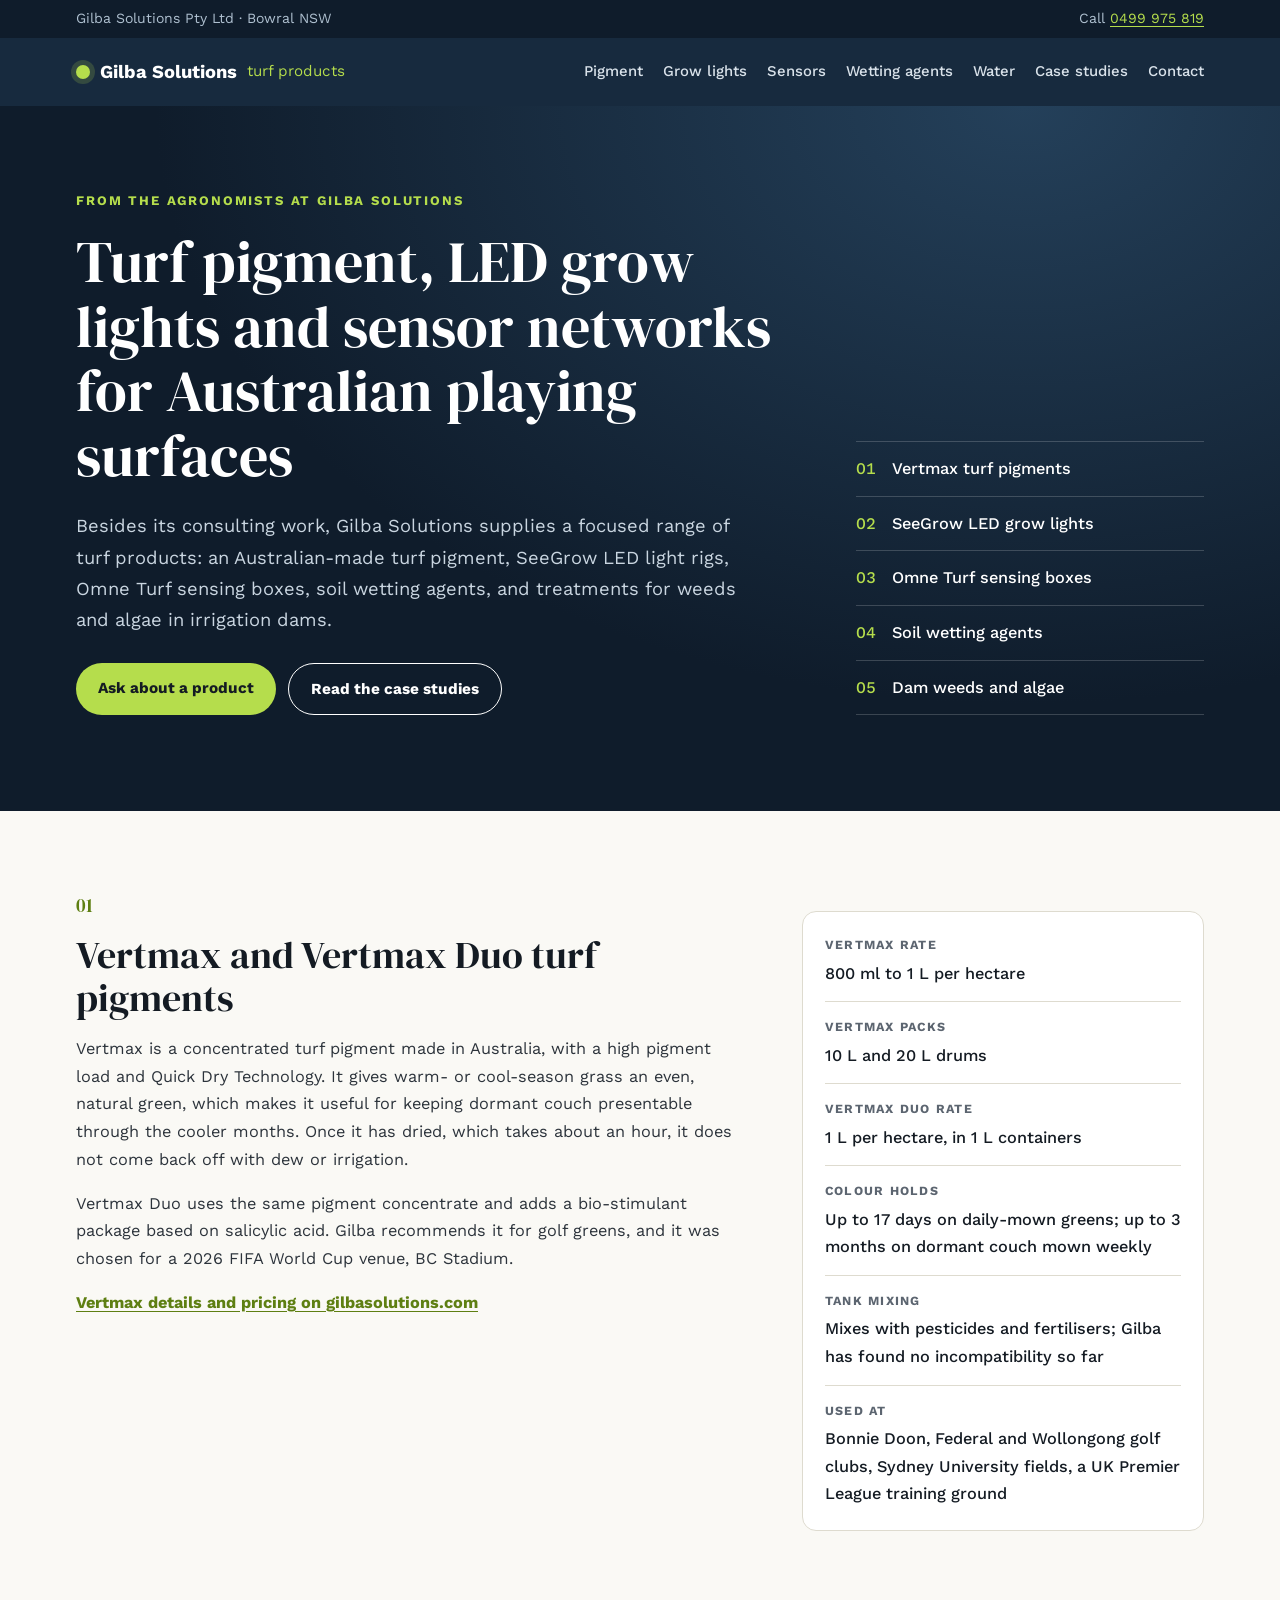
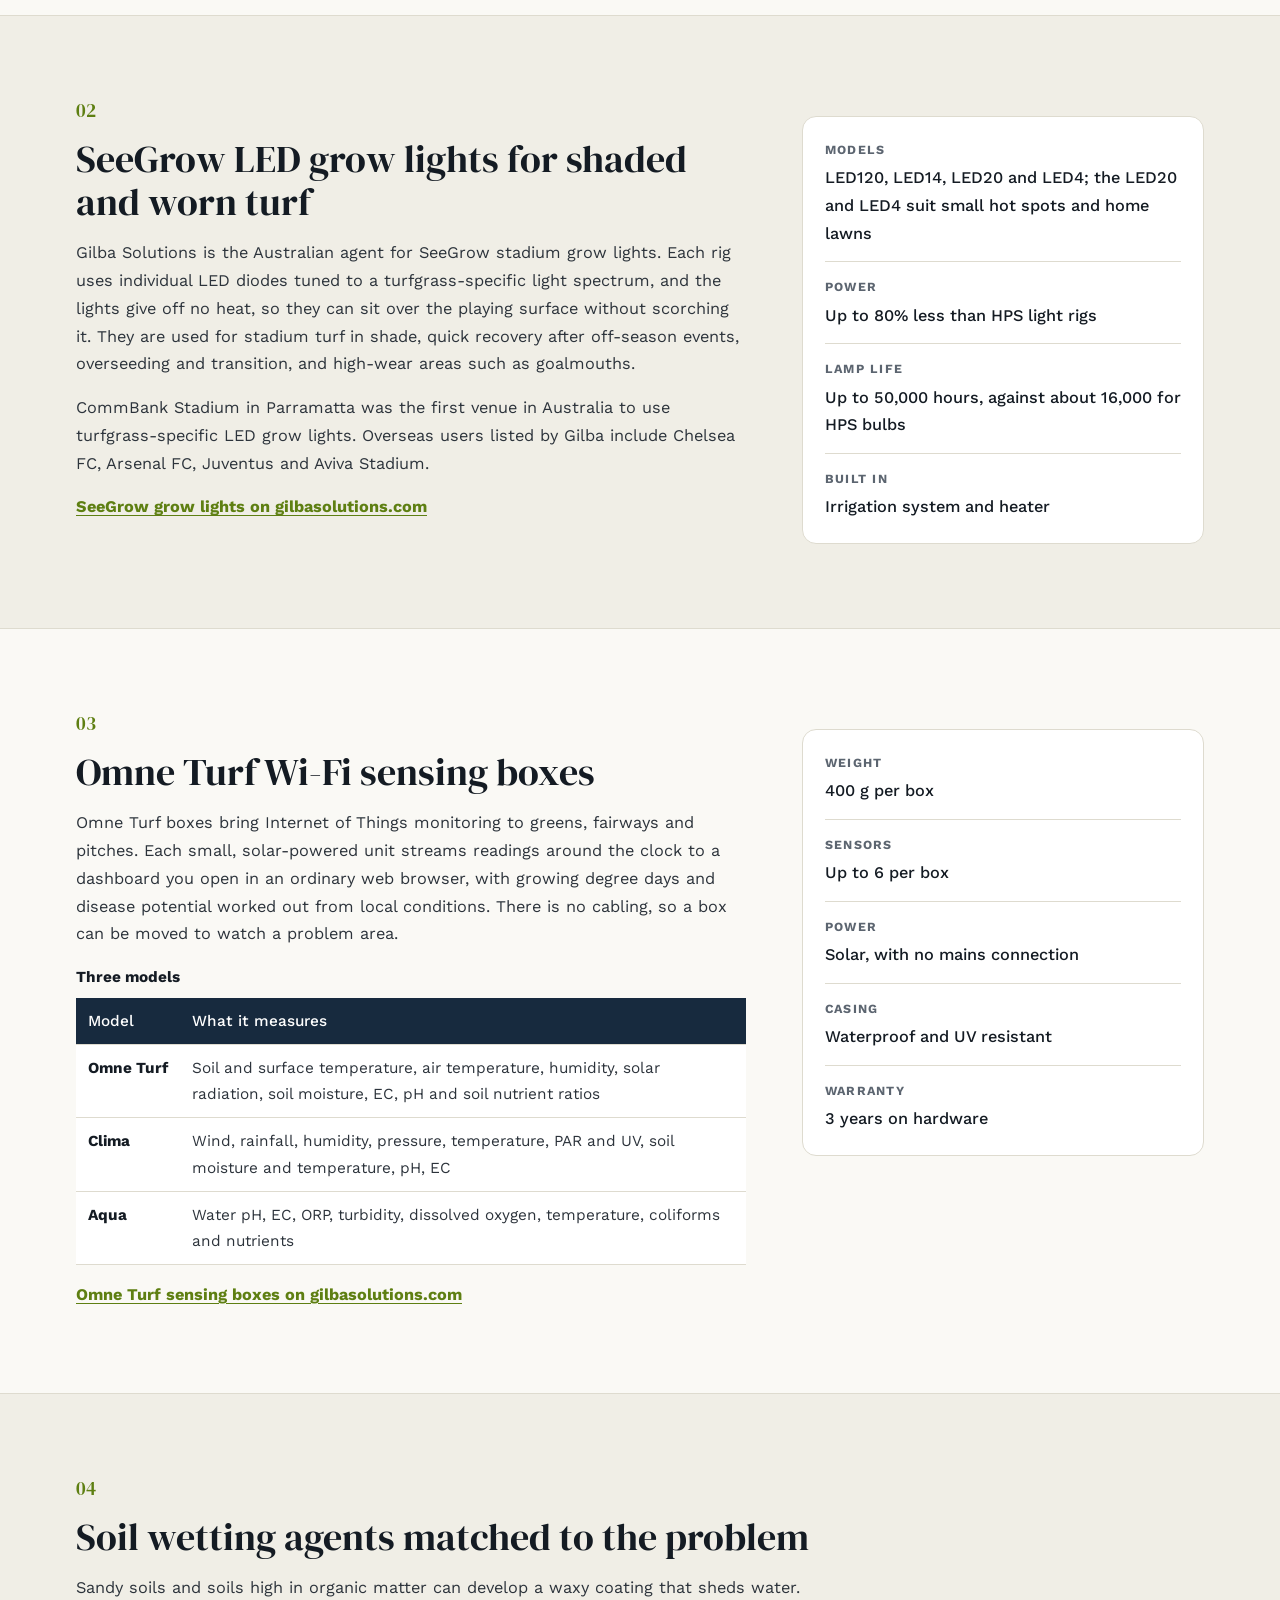
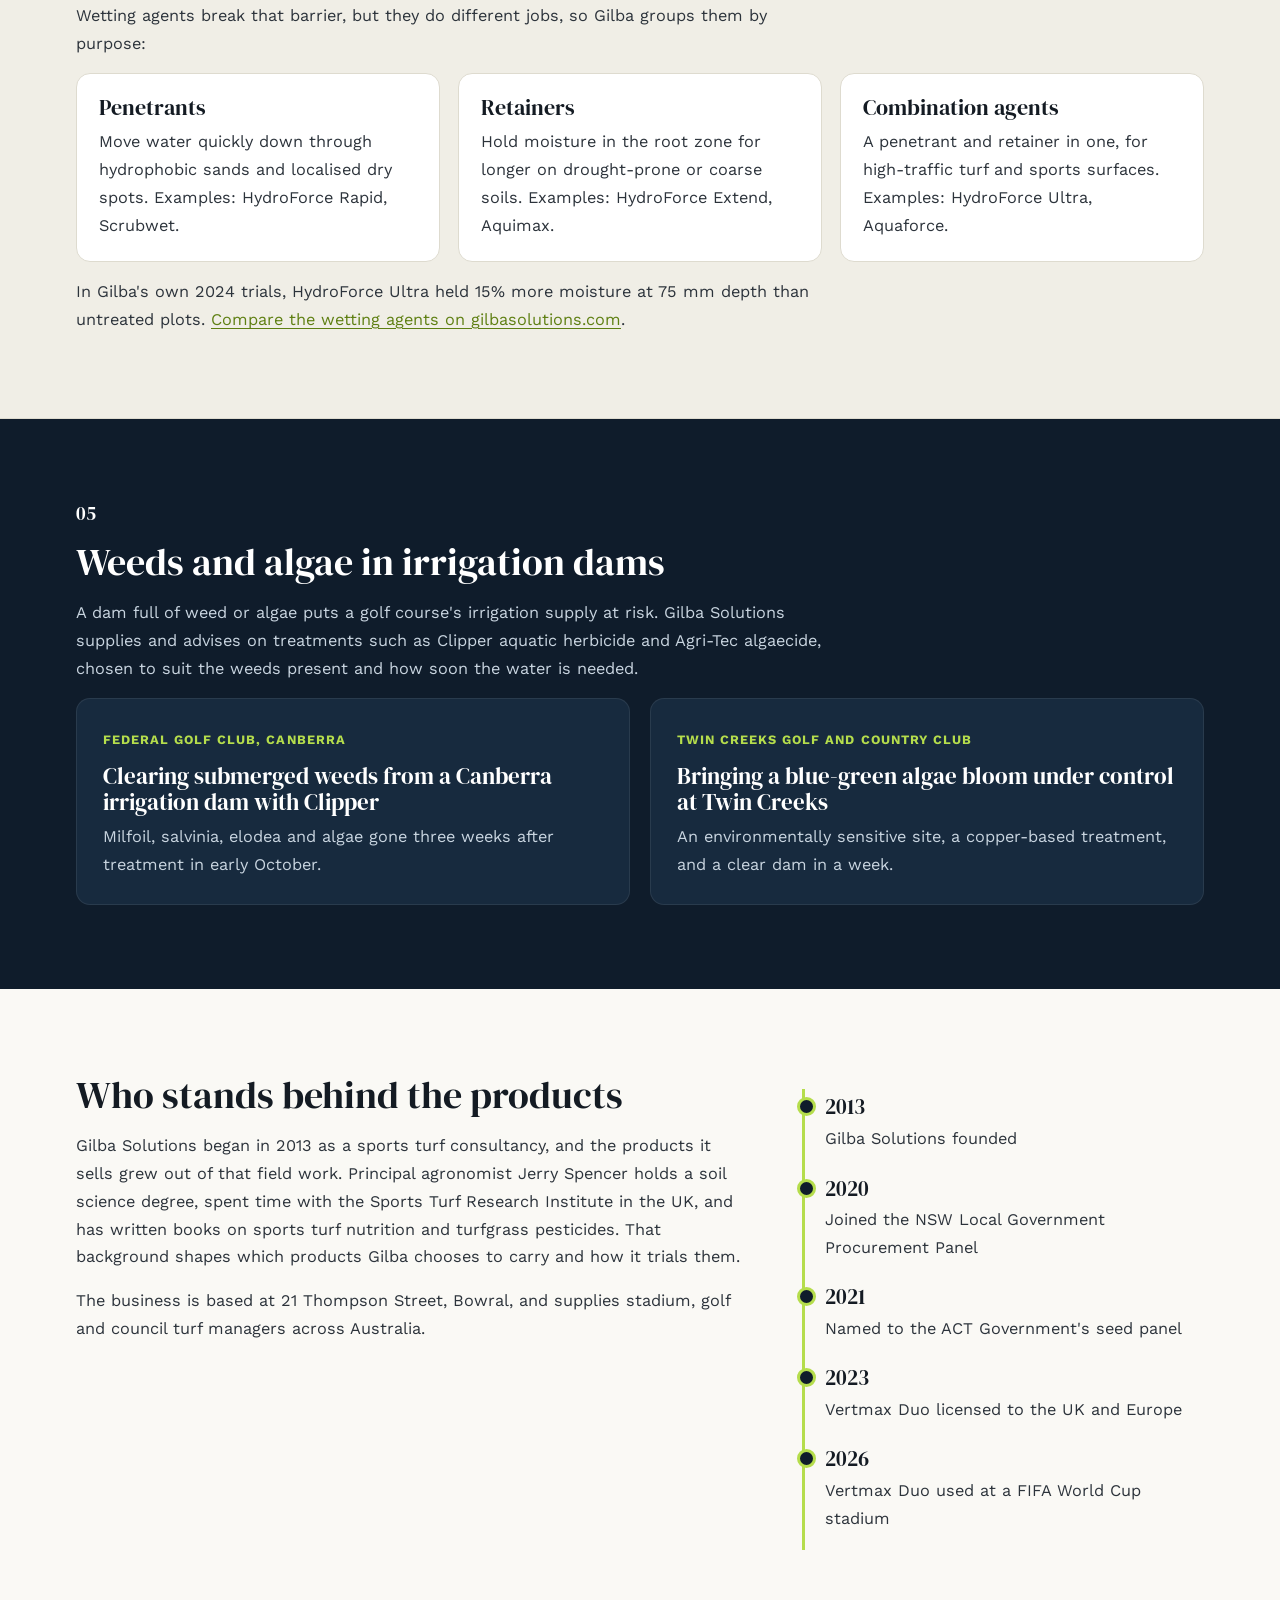
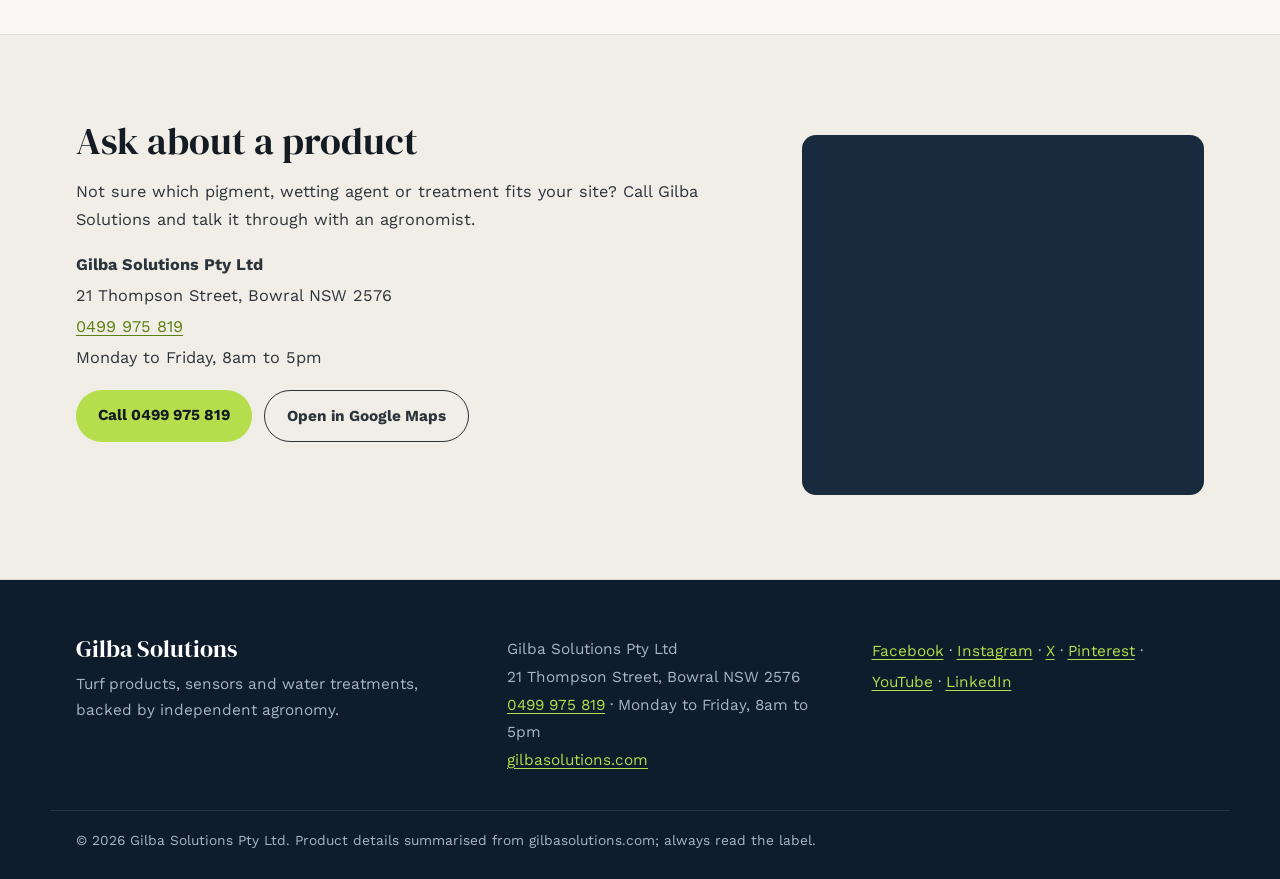
==== index.html @ 030ae75c "feat: Add Gilba Solutions turf products site with case studies" ====
<!DOCTYPE html>
<html lang="en-AU">
<head>
  <meta charset="UTF-8">
  <meta name="viewport" content="width=device-width, initial-scale=1.0">
  <title>Gilba Solutions | Turf Pigment, Grow Lights &amp; Turf Sensors in Bowral NSW</title>
  <meta name="description" content="Bowral NSW supplier of Vertmax turf pigment, SeeGrow LED grow lights, Omne Turf sensing boxes, soil wetting agents and treatments for weeds and algae in dams.">
  <link rel="canonical" href="https://gilbasolutions.pages.dev/">
  <meta name="robots" content="index, follow">
  <meta property="og:type" content="website">
  <meta property="og:site_name" content="Gilba Solutions">
  <meta property="og:title" content="Gilba Solutions | Turf Pigment, Grow Lights &amp; Turf Sensors in Bowral NSW">
  <meta property="og:description" content="Bowral NSW supplier of Vertmax turf pigment, SeeGrow LED grow lights, Omne Turf sensing boxes, soil wetting agents and treatments for weeds and algae in dams.">
  <meta property="og:url" content="https://gilbasolutions.pages.dev/">
  <meta property="og:locale" content="en_AU">
  <meta property="og:image" content="https://gilbasolutions.pages.dev/assets/img/og-card.png">
  <meta property="og:image:width" content="1200">
  <meta property="og:image:height" content="630">
  <meta property="og:image:alt" content="Gilba Solutions: turf pigment, LED grow lights and turf sensors, Bowral NSW">
  <meta name="twitter:card" content="summary_large_image">
  <link rel="icon" href="assets/img/favicon.svg" type="image/svg+xml">
  <link rel="preconnect" href="https://fonts.googleapis.com">
  <link rel="preconnect" href="https://fonts.gstatic.com" crossorigin>
  <link href="https://fonts.googleapis.com/css2?family=DM+Serif+Display&family=Work+Sans:wght@400;500;700&display=swap" rel="stylesheet">
  <link rel="stylesheet" href="assets/css/styles.css">
  <script type="application/ld+json">
{
  "@context": "https://schema.org",
  "@type": "ProfessionalService",
  "name": "Gilba Solutions",
  "legalName": "Gilba Solutions Pty Ltd",
  "url": "https://gilbasolutions.pages.dev/",
  "description": "Bowral NSW supplier of Vertmax turf pigment, SeeGrow LED grow lights, Omne Turf sensing boxes, soil wetting agents and treatments for weeds and algae in dams.",
  "telephone": "+61499975819",
  "address": {
    "@type": "PostalAddress",
    "streetAddress": "21 Thompson Street",
    "addressLocality": "Bowral",
    "addressRegion": "NSW",
    "postalCode": "2576",
    "addressCountry": "AU"
  },
  "openingHoursSpecification": [
    {
      "@type": "OpeningHoursSpecification",
      "dayOfWeek": [
        "Monday",
        "Tuesday",
        "Wednesday",
        "Thursday",
        "Friday"
      ],
      "opens": "08:00",
      "closes": "17:00"
    }
  ],
  "foundingDate": "2013",
  "founder": {
    "@type": "Person",
    "name": "Jerry Spencer"
  },
  "sameAs": [
    "https://gilbasolutions.com/",
    "https://www.facebook.com/Gilbasolutions",
    "https://www.instagram.com/gilbasolutions/",
    "https://www.twitter.com/Gilbasolutions",
    "https://www.pinterest.com.au/Gilbasolutions/",
    "https://www.youtube.com/channel/UC0HJqSjMHRxONLxNGFmuLrg",
    "https://www.linkedin.com/in/jerry-spencer-6a2b8148/"
  ]
}
  </script>
</head>
<body>
  <a class="skip" href="#content">Skip to main content</a>
  <div class="util"><div class="shell util-row"><span>Gilba Solutions Pty Ltd · Bowral NSW</span><span>Call <a href="tel:+61499975819">0499 975 819</a></span></div></div>
  <header class="bar">
    <div class="shell bar-row">
      <a class="brand" href=""><span class="brand-dot" aria-hidden="true"></span>Gilba Solutions <em>turf products</em></a>
      <nav aria-label="Primary"><ul class="menu"><li><a href="#pigment">Pigment</a></li><li><a href="#lights">Grow lights</a></li><li><a href="#sensors">Sensors</a></li><li><a href="#wetting">Wetting agents</a></li><li><a href="#water">Water</a></li><li><a href="case-studies/">Case studies</a></li><li><a href="#contact">Contact</a></li></ul></nav>
    </div>
  </header>

  <main id="content">
    <section class="intro">
      <div class="shell intro-grid">
        <div>
          <p class="eyebrow">From the agronomists at Gilba Solutions</p>
          <h1>Turf pigment, LED grow lights and sensor networks for Australian playing surfaces</h1>
          <p class="sub">Besides its consulting work, Gilba Solutions supplies a focused range of turf products: an Australian-made turf pigment, SeeGrow LED light rigs, Omne Turf sensing boxes, soil wetting agents, and treatments for weeds and algae in irrigation dams.</p>
          <p class="actions"><a class="pill" href="#contact">Ask about a product</a><a class="pill outline" href="case-studies/">Read the case studies</a></p>
        </div>
        <ul class="index-list" aria-label="Product groups on this page">
          <li><a href="#pigment"><span>01</span>Vertmax turf pigments</a></li>
          <li><a href="#lights"><span>02</span>SeeGrow LED grow lights</a></li>
          <li><a href="#sensors"><span>03</span>Omne Turf sensing boxes</a></li>
          <li><a href="#wetting"><span>04</span>Soil wetting agents</a></li>
          <li><a href="#water"><span>05</span>Dam weeds and algae</a></li>
        </ul>
      </div>
    </section>

    <section class="product" id="pigment" aria-labelledby="pig-h">
      <div class="shell split">
        <div>
          <p class="num">01</p>
          <h2 id="pig-h">Vertmax and Vertmax Duo turf pigments</h2>
          <p>Vertmax is a concentrated turf pigment made in Australia, with a high pigment load and Quick Dry Technology. It gives warm- or cool-season grass an even, natural green, which makes it useful for keeping dormant couch presentable through the cooler months. Once it has dried, which takes about an hour, it does not come back off with dew or irrigation.</p>
          <p>Vertmax Duo uses the same pigment concentrate and adds a bio-stimulant package based on salicylic acid. Gilba recommends it for golf greens, and it was chosen for a 2026 FIFA World Cup venue, BC Stadium.</p>
          <p class="link"><a href="https://gilbasolutions.com/turf-pigment-and-turf-paint/">Vertmax details and pricing on gilbasolutions.com</a></p>
        </div>
        <dl class="specs">
          <div><dt>Vertmax rate</dt><dd>800 ml to 1 L per hectare</dd></div>
          <div><dt>Vertmax packs</dt><dd>10 L and 20 L drums</dd></div>
          <div><dt>Vertmax Duo rate</dt><dd>1 L per hectare, in 1 L containers</dd></div>
          <div><dt>Colour holds</dt><dd>Up to 17 days on daily-mown greens; up to 3 months on dormant couch mown weekly</dd></div>
          <div><dt>Tank mixing</dt><dd>Mixes with pesticides and fertilisers; Gilba has found no incompatibility so far</dd></div>
          <div><dt>Used at</dt><dd>Bonnie Doon, Federal and Wollongong golf clubs, Sydney University fields, a UK Premier League training ground</dd></div>
        </dl>
      </div>
    </section>

    <section class="product shade" id="lights" aria-labelledby="led-h">
      <div class="shell split">
        <div>
          <p class="num">02</p>
          <h2 id="led-h">SeeGrow LED grow lights for shaded and worn turf</h2>
          <p>Gilba Solutions is the Australian agent for SeeGrow stadium grow lights. Each rig uses individual LED diodes tuned to a turfgrass-specific light spectrum, and the lights give off no heat, so they can sit over the playing surface without scorching it. They are used for stadium turf in shade, quick recovery after off-season events, overseeding and transition, and high-wear areas such as goalmouths.</p>
          <p>CommBank Stadium in Parramatta was the first venue in Australia to use turfgrass-specific LED grow lights. Overseas users listed by Gilba include Chelsea FC, Arsenal FC, Juventus and Aviva Stadium.</p>
          <p class="link"><a href="https://gilbasolutions.com/turf-grow-lights/">SeeGrow grow lights on gilbasolutions.com</a></p>
        </div>
        <dl class="specs">
          <div><dt>Models</dt><dd>LED120, LED14, LED20 and LED4; the LED20 and LED4 suit small hot spots and home lawns</dd></div>
          <div><dt>Power</dt><dd>Up to 80% less than HPS light rigs</dd></div>
          <div><dt>Lamp life</dt><dd>Up to 50,000 hours, against about 16,000 for HPS bulbs</dd></div>
          <div><dt>Built in</dt><dd>Irrigation system and heater</dd></div>
        </dl>
      </div>
    </section>

    <section class="product" id="sensors" aria-labelledby="sen-h">
      <div class="shell split">
        <div>
          <p class="num">03</p>
          <h2 id="sen-h">Omne Turf Wi-Fi sensing boxes</h2>
          <p>Omne Turf boxes bring Internet of Things monitoring to greens, fairways and pitches. Each small, solar-powered unit streams readings around the clock to a dashboard you open in an ordinary web browser, with growing degree days and disease potential worked out from local conditions. There is no cabling, so a box can be moved to watch a problem area.</p>
          <table class="models">
            <caption>Three models</caption>
            <thead><tr><th scope="col">Model</th><th scope="col">What it measures</th></tr></thead>
            <tbody>
              <tr><th scope="row">Omne Turf</th><td>Soil and surface temperature, air temperature, humidity, solar radiation, soil moisture, EC, pH and soil nutrient ratios</td></tr>
              <tr><th scope="row">Clima</th><td>Wind, rainfall, humidity, pressure, temperature, PAR and UV, soil moisture and temperature, pH, EC</td></tr>
              <tr><th scope="row">Aqua</th><td>Water pH, EC, ORP, turbidity, dissolved oxygen, temperature, coliforms and nutrients</td></tr>
            </tbody>
          </table>
          <p class="link"><a href="https://gilbasolutions.com/wi-fi-sensing-boxes/">Omne Turf sensing boxes on gilbasolutions.com</a></p>
        </div>
        <dl class="specs">
          <div><dt>Weight</dt><dd>400 g per box</dd></div>
          <div><dt>Sensors</dt><dd>Up to 6 per box</dd></div>
          <div><dt>Power</dt><dd>Solar, with no mains connection</dd></div>
          <div><dt>Casing</dt><dd>Waterproof and UV resistant</dd></div>
          <div><dt>Warranty</dt><dd>3 years on hardware</dd></div>
        </dl>
      </div>
    </section>

    <section class="product shade" id="wetting" aria-labelledby="wet-h">
      <div class="shell">
        <p class="num">04</p>
        <h2 id="wet-h">Soil wetting agents matched to the problem</h2>
        <p class="wide">Sandy soils and soils high in organic matter can develop a waxy coating that sheds water. Wetting agents break that barrier, but they do different jobs, so Gilba groups them by purpose:</p>
        <div class="trio">
          <article><h3>Penetrants</h3><p>Move water quickly down through hydrophobic sands and localised dry spots. Examples: HydroForce Rapid, Scrubwet.</p></article>
          <article><h3>Retainers</h3><p>Hold moisture in the root zone for longer on drought-prone or coarse soils. Examples: HydroForce Extend, Aquimax.</p></article>
          <article><h3>Combination agents</h3><p>A penetrant and retainer in one, for high-traffic turf and sports surfaces. Examples: HydroForce Ultra, Aquaforce.</p></article>
        </div>
        <p class="wide">In Gilba's own 2024 trials, HydroForce Ultra held 15% more moisture at 75 mm depth than untreated plots. <a href="https://gilbasolutions.com/soil-wetting-agents/">Compare the wetting agents on gilbasolutions.com</a>.</p>
      </div>
    </section>

    <section class="product dark" id="water" aria-labelledby="wat-h">
      <div class="shell">
        <p class="num">05</p>
        <h2 id="wat-h">Weeds and algae in irrigation dams</h2>
        <p class="wide">A dam full of weed or algae puts a golf course's irrigation supply at risk. Gilba Solutions supplies and advises on treatments such as Clipper aquatic herbicide and Agri-Tec algaecide, chosen to suit the weeds present and how soon the water is needed.</p>
        <div class="cases">
          <a class="case" href="case-studies/federal-golf-club-dam-clipper-herbicide/">
            <span class="case-tag">Federal Golf Club, Canberra</span>
            <h3>Clearing submerged weeds from a Canberra irrigation dam with Clipper</h3>
            <p>Milfoil, salvinia, elodea and algae gone three weeks after treatment in early October.</p>
          </a>
          <a class="case" href="case-studies/twin-creeks-blue-green-algae-agri-tec/">
            <span class="case-tag">Twin Creeks Golf and Country Club</span>
            <h3>Bringing a blue-green algae bloom under control at Twin Creeks</h3>
            <p>An environmentally sensitive site, a copper-based treatment, and a clear dam in a week.</p>
          </a>
        </div>
      </div>
    </section>

    <section class="product" id="about" aria-labelledby="ab-h">
      <div class="shell split">
        <div>
          <h2 id="ab-h">Who stands behind the products</h2>
          <p>Gilba Solutions began in 2013 as a sports turf consultancy, and the products it sells grew out of that field work. Principal agronomist Jerry Spencer holds a soil science degree, spent time with the Sports Turf Research Institute in the UK, and has written books on sports turf nutrition and turfgrass pesticides. That background shapes which products Gilba chooses to carry and how it trials them.</p>
          <p>The business is based at 21 Thompson Street, Bowral, and supplies stadium, golf and council turf managers across Australia.</p>
        </div>
        <ul class="milestones">
          <li><strong>2013</strong> Gilba Solutions founded</li>
          <li><strong>2020</strong> Joined the NSW Local Government Procurement Panel</li>
          <li><strong>2021</strong> Named to the ACT Government's seed panel</li>
          <li><strong>2023</strong> Vertmax Duo licensed to the UK and Europe</li>
          <li><strong>2026</strong> Vertmax Duo used at a FIFA World Cup stadium</li>
        </ul>
      </div>
    </section>

    <section class="product shade" id="contact" aria-labelledby="ct-h">
      <div class="shell split">
        <div>
          <h2 id="ct-h">Ask about a product</h2>
          <p>Not sure which pigment, wetting agent or treatment fits your site? Call Gilba Solutions and talk it through with an agronomist.</p>
          <address class="nap">
            <strong>Gilba Solutions Pty Ltd</strong><br>
            21 Thompson Street, Bowral NSW 2576<br>
            <a href="tel:+61499975819">0499 975 819</a><br>
            Monday to Friday, 8am to 5pm
          </address>
          <p class="actions"><a class="pill" href="tel:+61499975819">Call 0499 975 819</a><a class="pill outline" href="https://www.google.com/maps/search/?api=1&query=21+Thompson+Street+Bowral+NSW+2576">Open in Google Maps</a></p>
        </div>
        <iframe class="map" title="Map of 21 Thompson Street, Bowral NSW" src="https://maps.google.com/maps?q=21+Thompson+Street,+Bowral+NSW+2576&output=embed" loading="lazy" referrerpolicy="no-referrer-when-downgrade"></iframe>
      </div>
    </section>
  </main>

  <footer class="base">
    <div class="shell base-grid">
      <div>
        <p class="base-brand">Gilba Solutions</p>
        <p>Turf products, sensors and water treatments, backed by independent agronomy.</p>
      </div>
      <address>
        Gilba Solutions Pty Ltd<br>21 Thompson Street, Bowral NSW 2576<br>
        <a href="tel:+61499975819">0499 975 819</a> · Monday to Friday, 8am to 5pm<br>
        <a href="https://gilbasolutions.com/">gilbasolutions.com</a>
      </address>
      <p class="social"><a href="https://www.facebook.com/Gilbasolutions" rel="me">Facebook</a> · <a href="https://www.instagram.com/gilbasolutions/" rel="me">Instagram</a> · <a href="https://www.twitter.com/Gilbasolutions" rel="me">X</a> · <a href="https://www.pinterest.com.au/Gilbasolutions/" rel="me">Pinterest</a> · <a href="https://www.youtube.com/channel/UC0HJqSjMHRxONLxNGFmuLrg" rel="me">YouTube</a> · <a href="https://www.linkedin.com/in/jerry-spencer-6a2b8148/" rel="me">LinkedIn</a></p>
    </div>
    <p class="shell legal">&copy; 2026 Gilba Solutions Pty Ltd. Product details summarised from gilbasolutions.com; always read the label.</p>
  </footer>
</body>
</html>
---- assets/css/styles.css ----
:root {
  --night: #0F1C2B;
  --night-2: #172A3E;
  --lime: #B5DD4C;
  --lime-dark: #5E7F12;
  --paper: #FAF9F5;
  --paper-2: #F0EEE6;
  --rule: #DEDBCF;
  --ink: #141B23;
  --body: #2C333B;
  --muted: #5C6570;
  --white: #FFFFFF;
  --max: 1180px;
}
* { box-sizing: border-box; }
html { scroll-behavior: smooth; }
body { margin: 0; font-family: "Work Sans", "Helvetica Neue", Arial, sans-serif; font-size: 1.02rem; line-height: 1.7; color: var(--body); background: var(--paper); }
h1, h2, h3, .num, .base-brand { font-family: "DM Serif Display", Georgia, serif; font-weight: 400; color: var(--ink); line-height: 1.12; margin: 0; }
h1 { font-size: clamp(2.2rem, 4.6vw, 3.6rem); }
h2 { font-size: clamp(1.8rem, 3vw, 2.5rem); }
h3 { font-size: 1.35rem; }
p { margin: 0; }
a { color: var(--lime-dark); text-underline-offset: 3px; }
.shell { width: 100%; max-width: var(--max); margin: 0 auto; padding: 0 26px; }
.slim { max-width: 800px; }
.skip { position: absolute; left: -9999px; top: 6px; background: var(--ink); color: var(--white); padding: 10px 14px; z-index: 30; }
.skip:focus { left: 6px; }

.util { background: var(--night); color: #AFC0D0; font-size: 0.88rem; }
.util a { color: var(--lime); }
.util-row { display: flex; justify-content: space-between; gap: 12px; padding-top: 7px; padding-bottom: 7px; flex-wrap: wrap; }
.bar { background: var(--night-2); position: sticky; top: 0; z-index: 20; }
.bar-row { display: flex; align-items: center; justify-content: space-between; gap: 18px; min-height: 68px; flex-wrap: wrap; }
.brand { color: var(--white); text-decoration: none; font-weight: 700; font-size: 1.15rem; display: flex; align-items: center; gap: 10px; }
.brand em { font-style: normal; font-weight: 400; color: var(--lime); font-size: 0.95rem; }
.brand-dot { width: 14px; height: 14px; border-radius: 50%; background: var(--lime); box-shadow: 0 0 0 5px rgba(181, 221, 76, 0.18); }
.menu { list-style: none; margin: 0; padding: 0; display: flex; flex-wrap: wrap; gap: 4px 20px; font-size: 0.93rem; font-weight: 500; }
.menu a { color: #D9E2EA; text-decoration: none; }
.menu a:hover { color: var(--lime); }

.intro { background: radial-gradient(ellipse at 80% 0%, #24405A 0%, var(--night) 60%); color: #C9D5E0; padding: 84px 0 96px; }
.intro h1 { color: var(--white); }
.intro-grid { display: grid; grid-template-columns: minmax(0, 1.35fr) minmax(0, 0.65fr); gap: 56px; align-items: end; }
.eyebrow { color: var(--lime); font-weight: 700; font-size: 0.82rem; letter-spacing: 0.14em; text-transform: uppercase; margin-bottom: 18px; }
.sub { margin-top: 22px; font-size: 1.15rem; max-width: 62ch; }
.actions { display: flex; flex-wrap: wrap; gap: 12px; margin-top: 28px; }
.pill { display: inline-block; padding: 12px 22px; border-radius: 999px; background: var(--lime); color: var(--ink); font-weight: 700; text-decoration: none; font-size: 0.96rem; }
.pill:hover { background: #C8EA6E; }
.pill.outline { background: transparent; color: inherit; border: 1.5px solid currentColor; }
.intro .pill.outline { color: var(--white); }
.index-list { list-style: none; padding: 0; margin: 0; border-top: 1px solid rgba(255,255,255,0.18); }
.index-list li { border-bottom: 1px solid rgba(255,255,255,0.18); }
.index-list a { display: flex; gap: 16px; padding: 13px 0; color: var(--white); text-decoration: none; font-weight: 500; }
.index-list a:hover { color: var(--lime); }
.index-list span { color: var(--lime); font-variant-numeric: tabular-nums; }

.product { padding: 84px 0; border-bottom: 1px solid var(--rule); }
.product.shade { background: var(--paper-2); }
.product.dark { background: var(--night); color: #C9D5E0; border-bottom: 0; }
.product.dark h2, .product.dark .num { color: var(--white); }
.num { font-size: 1.2rem; color: var(--lime-dark); margin-bottom: 6px; }
.split { display: grid; grid-template-columns: minmax(0, 1.25fr) minmax(0, 0.75fr); gap: 56px; align-items: start; }
.split > div > * + *, .product .shell > * + * { margin-top: 16px; }
.wide { max-width: 760px; }
.link { font-weight: 700; }
.specs { margin: 0; background: var(--white); border: 1px solid var(--rule); border-radius: 14px; padding: 8px 22px; }
.specs div { padding: 14px 0; border-bottom: 1px solid var(--rule); }
.specs div:last-child { border-bottom: 0; }
.specs dt { font-size: 0.78rem; text-transform: uppercase; letter-spacing: 0.1em; color: var(--muted); font-weight: 700; }
.specs dd { margin: 4px 0 0; color: var(--ink); font-weight: 500; }
.models { width: 100%; border-collapse: collapse; font-size: 0.96rem; background: var(--white); }
.models caption { text-align: left; font-weight: 700; padding-bottom: 8px; color: var(--ink); }
.models th, .models td { text-align: left; padding: 10px 12px; border-bottom: 1px solid var(--rule); vertical-align: top; }
.models thead th { background: var(--night-2); color: var(--white); font-weight: 500; }
.models tbody th { color: var(--ink); white-space: nowrap; }
.trio { display: grid; grid-template-columns: repeat(3, minmax(0, 1fr)); gap: 18px; }
.trio article { background: var(--white); border-radius: 14px; padding: 22px; border: 1px solid var(--rule); }
.trio h3 { margin-bottom: 8px; }
.cases { display: grid; grid-template-columns: repeat(2, minmax(0, 1fr)); gap: 20px; }
.cases.stack { grid-template-columns: minmax(0, 1fr); margin-top: 30px; }
.case { display: block; text-decoration: none; background: var(--night-2); color: #C9D5E0; padding: 26px; border-radius: 14px; border: 1px solid rgba(255,255,255,0.08); }
.case:hover { border-color: var(--lime); }
.case h2, .case h3 { color: var(--white); margin: 10px 0 8px; font-size: 1.45rem; }
.case-tag { color: var(--lime); font-size: 0.8rem; font-weight: 700; letter-spacing: 0.08em; text-transform: uppercase; }
.milestones { list-style: none; margin: 0; padding: 0; border-left: 3px solid var(--lime); }
.milestones li { padding: 0 0 18px 20px; position: relative; }
.milestones li::before { content: ""; position: absolute; left: -8px; top: 8px; width: 13px; height: 13px; border-radius: 50%; background: var(--night); border: 3px solid var(--lime); }
.milestones strong { display: block; font-family: "DM Serif Display", Georgia, serif; font-weight: 400; font-size: 1.3rem; color: var(--ink); }
.nap { font-style: normal; line-height: 1.9; }
.map { width: 100%; min-height: 360px; border: 0; border-radius: 14px; background: var(--night-2); }

.read { padding: 60px 0 90px; }
.trail { font-size: 0.92rem; color: var(--muted); margin-bottom: 20px; }
.meta { color: var(--muted); margin-top: 14px; }
.snapshot { margin: 30px 0 0; display: grid; grid-template-columns: repeat(2, minmax(0, 1fr)); gap: 0 26px; background: var(--white); border: 1px solid var(--rule); border-radius: 14px; padding: 10px 24px; }
.snapshot div { padding: 12px 0; border-bottom: 1px solid var(--rule); }
.snapshot dt { font-size: 0.78rem; text-transform: uppercase; letter-spacing: 0.1em; color: var(--muted); font-weight: 700; }
.snapshot dd { margin: 3px 0 0; color: var(--ink); font-weight: 500; }
.read article h2 { font-size: 1.75rem; margin-top: 42px; }
.read article p, .read article ul { margin-top: 14px; }
.read article li + li { margin-top: 8px; }
.end { margin-top: 38px; background: var(--paper-2); border-left: 4px solid var(--lime-dark); padding: 20px 24px; }
.read .link { margin-top: 28px; }

.base { background: var(--night); color: #A9B7C4; padding: 56px 0 26px; font-size: 0.96rem; }
.base a { color: var(--lime); }
.base-grid { display: grid; grid-template-columns: 1.2fr 1fr 1fr; gap: 32px; }
.base-brand { color: var(--white); font-size: 1.5rem; margin-bottom: 8px; }
.base address { font-style: normal; line-height: 1.8; }
.social { line-height: 2; }
.legal { margin-top: 36px; padding-top: 18px; border-top: 1px solid rgba(255,255,255,0.1); font-size: 0.86rem; }

@media (max-width: 880px) {
  .intro-grid, .split, .base-grid, .cases, .trio, .snapshot { grid-template-columns: minmax(0, 1fr); }
  .product { padding: 62px 0; }
  .menu { gap: 2px 14px; font-size: 0.88rem; }
  .bar { position: static; }
}
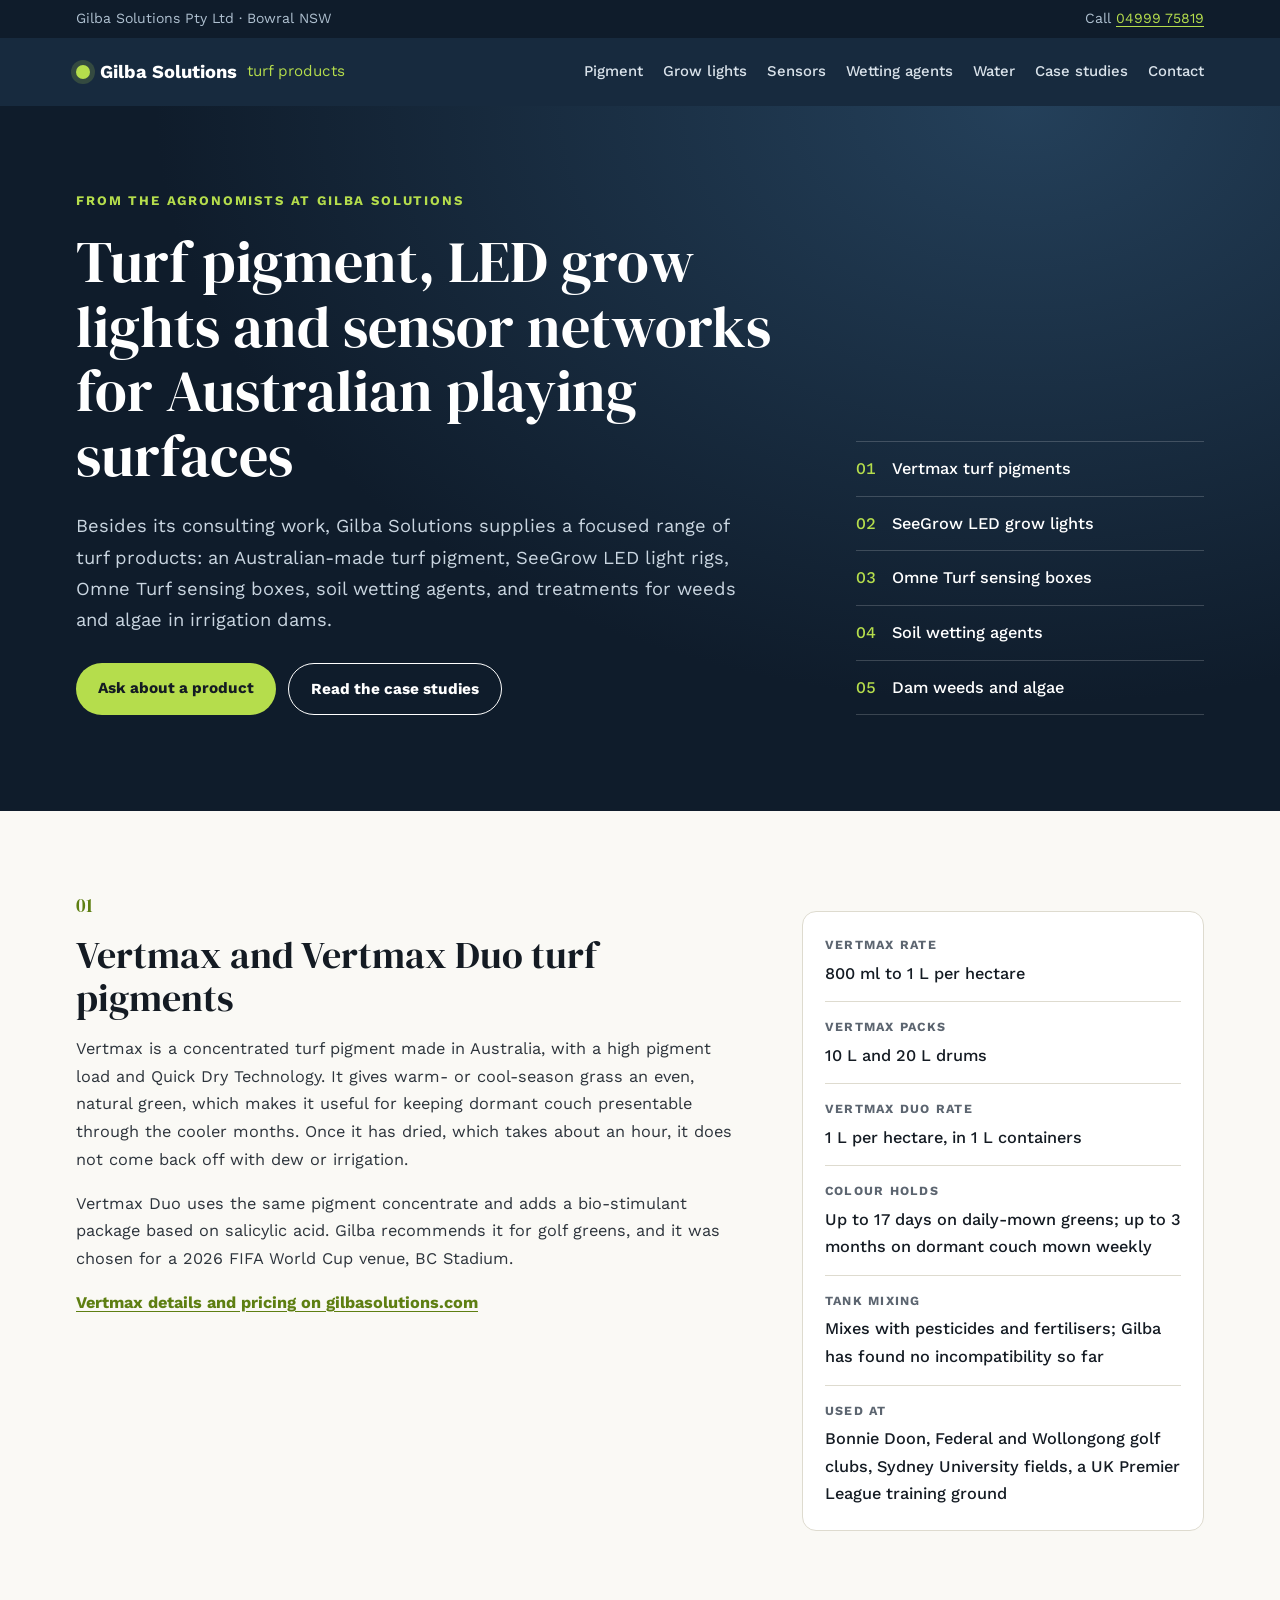
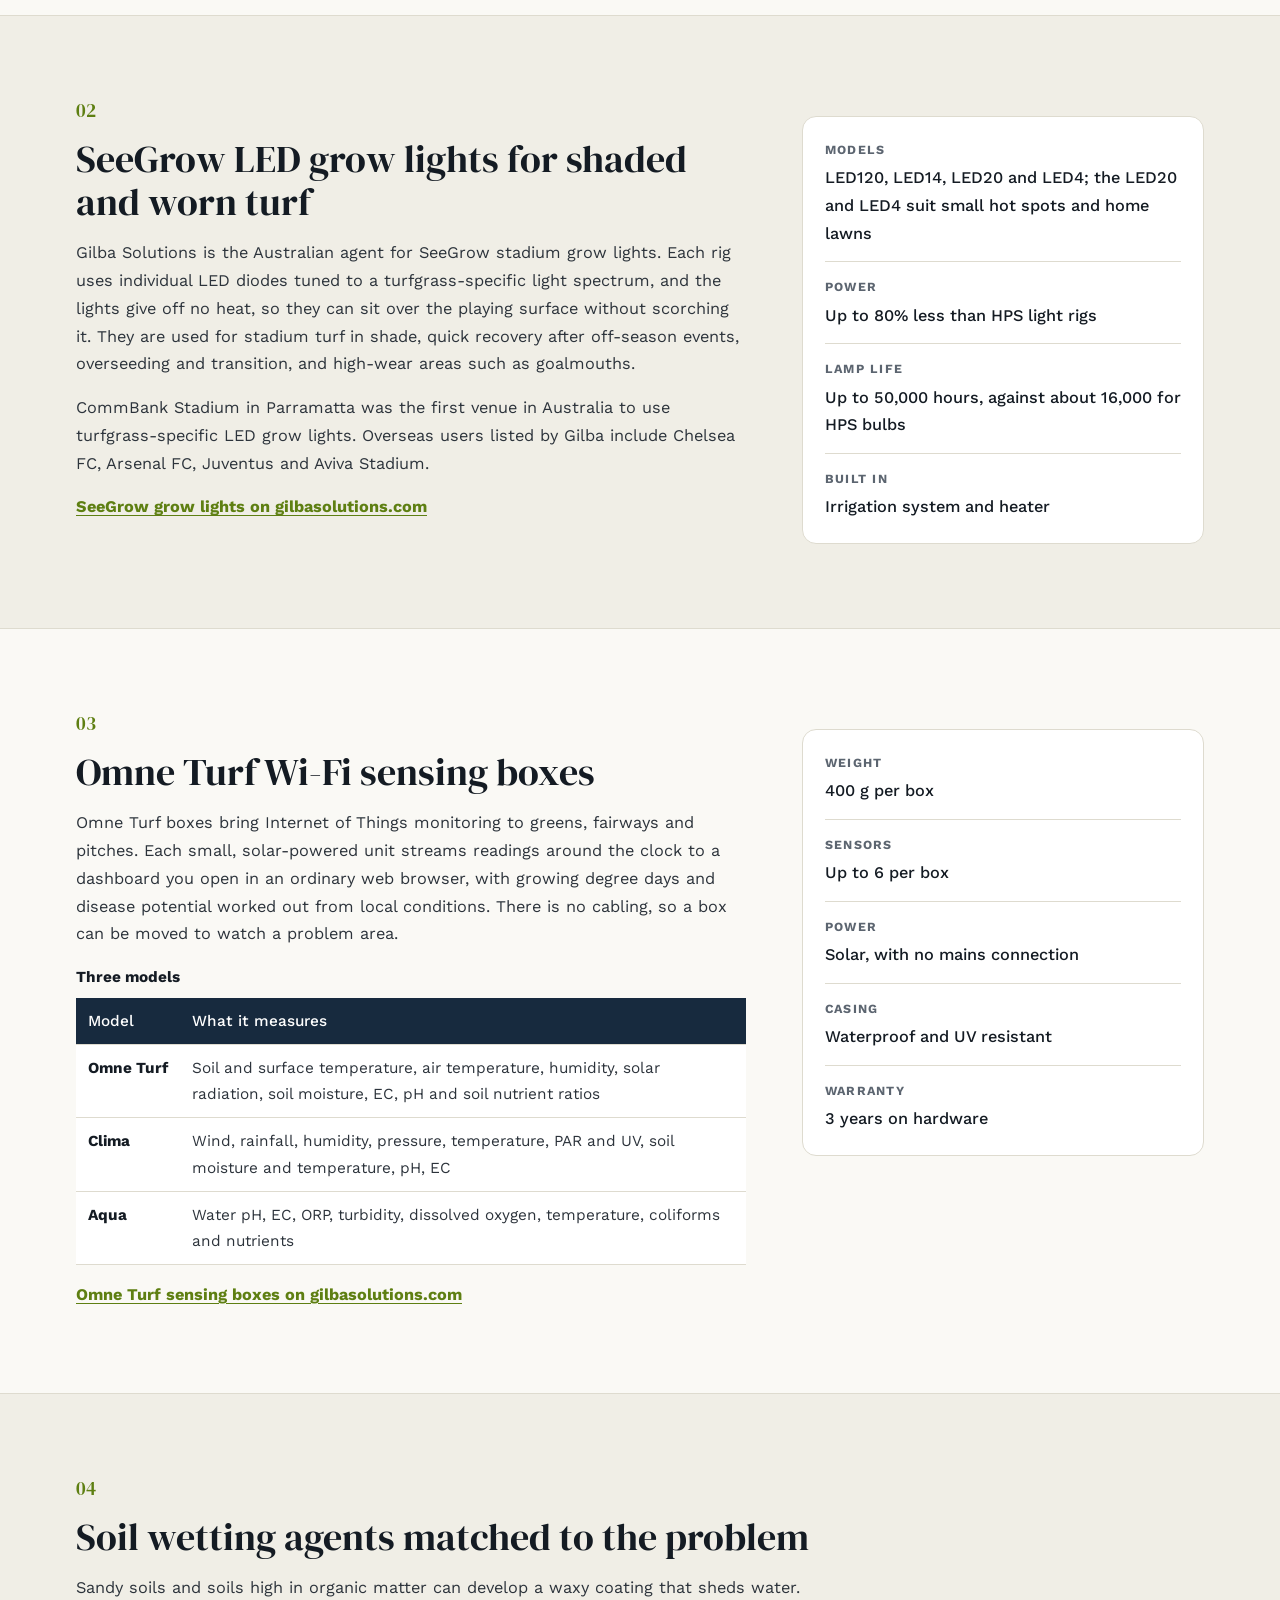
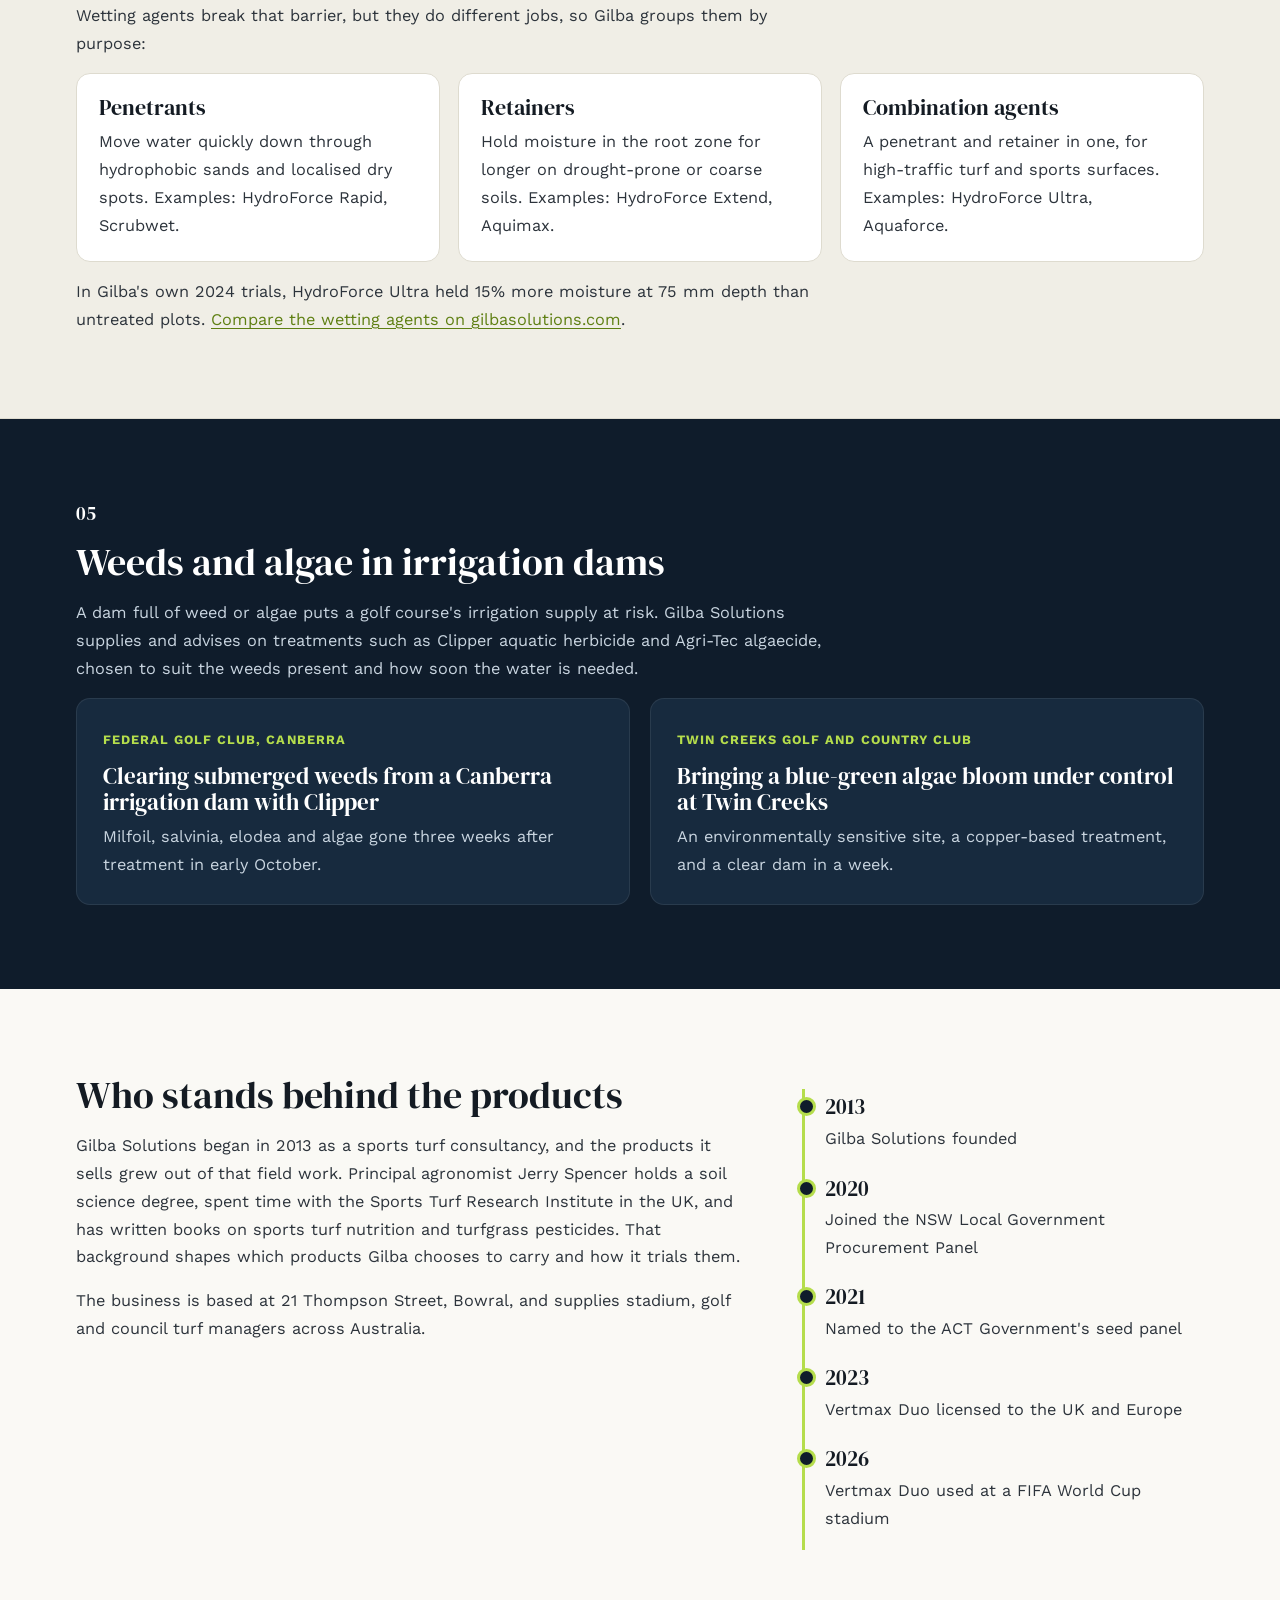
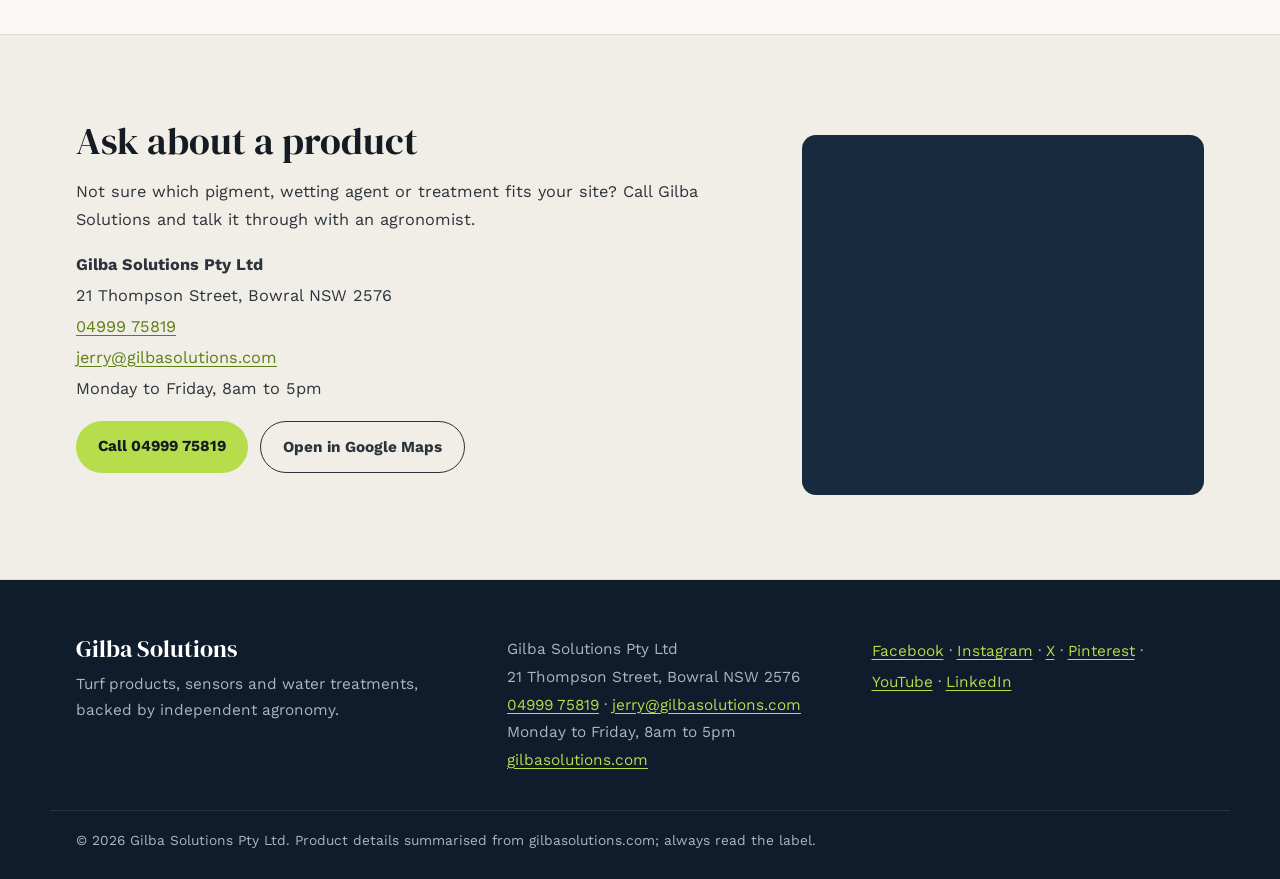
==== commit 6a570713: "feat: Add Gilba Solutions turf products site with case studies" ====
--- a/index.html
+++ b/index.html
@@ -32,6 +32,7 @@
   "url": "https://gilbasolutions.pages.dev/",
   "description": "Bowral NSW supplier of Vertmax turf pigment, SeeGrow LED grow lights, Omne Turf sensing boxes, soil wetting agents and treatments for weeds and algae in dams.",
   "telephone": "+61499975819",
+  "email": "jerry@gilbasolutions.com",
   "address": {
     "@type": "PostalAddress",
     "streetAddress": "21 Thompson Street",
@@ -73,7 +74,7 @@
 </head>
 <body>
   <a class="skip" href="#content">Skip to main content</a>
-  <div class="util"><div class="shell util-row"><span>Gilba Solutions Pty Ltd · Bowral NSW</span><span>Call <a href="tel:+61499975819">0499 975 819</a></span></div></div>
+  <div class="util"><div class="shell util-row"><span>Gilba Solutions Pty Ltd · Bowral NSW</span><span>Call <a href="tel:+61499975819">04999 75819</a></span></div></div>
   <header class="bar">
     <div class="shell bar-row">
       <a class="brand" href=""><span class="brand-dot" aria-hidden="true"></span>Gilba Solutions <em>turf products</em></a>
@@ -224,10 +225,11 @@
           <address class="nap">
             <strong>Gilba Solutions Pty Ltd</strong><br>
             21 Thompson Street, Bowral NSW 2576<br>
-            <a href="tel:+61499975819">0499 975 819</a><br>
+            <a href="tel:+61499975819">04999 75819</a><br>
+            <a href="mailto:jerry@gilbasolutions.com">jerry@gilbasolutions.com</a><br>
             Monday to Friday, 8am to 5pm
           </address>
-          <p class="actions"><a class="pill" href="tel:+61499975819">Call 0499 975 819</a><a class="pill outline" href="https://www.google.com/maps/search/?api=1&query=21+Thompson+Street+Bowral+NSW+2576">Open in Google Maps</a></p>
+          <p class="actions"><a class="pill" href="tel:+61499975819">Call 04999 75819</a><a class="pill outline" href="https://www.google.com/maps/search/?api=1&query=21+Thompson+Street+Bowral+NSW+2576">Open in Google Maps</a></p>
         </div>
         <iframe class="map" title="Map of 21 Thompson Street, Bowral NSW" src="https://maps.google.com/maps?q=21+Thompson+Street,+Bowral+NSW+2576&output=embed" loading="lazy" referrerpolicy="no-referrer-when-downgrade"></iframe>
       </div>
@@ -242,7 +244,8 @@
       </div>
       <address>
         Gilba Solutions Pty Ltd<br>21 Thompson Street, Bowral NSW 2576<br>
-        <a href="tel:+61499975819">0499 975 819</a> · Monday to Friday, 8am to 5pm<br>
+        <a href="tel:+61499975819">04999 75819</a> · <a href="mailto:jerry@gilbasolutions.com">jerry@gilbasolutions.com</a><br>
+        Monday to Friday, 8am to 5pm<br>
         <a href="https://gilbasolutions.com/">gilbasolutions.com</a>
       </address>
       <p class="social"><a href="https://www.facebook.com/Gilbasolutions" rel="me">Facebook</a> · <a href="https://www.instagram.com/gilbasolutions/" rel="me">Instagram</a> · <a href="https://www.twitter.com/Gilbasolutions" rel="me">X</a> · <a href="https://www.pinterest.com.au/Gilbasolutions/" rel="me">Pinterest</a> · <a href="https://www.youtube.com/channel/UC0HJqSjMHRxONLxNGFmuLrg" rel="me">YouTube</a> · <a href="https://www.linkedin.com/in/jerry-spencer-6a2b8148/" rel="me">LinkedIn</a></p>
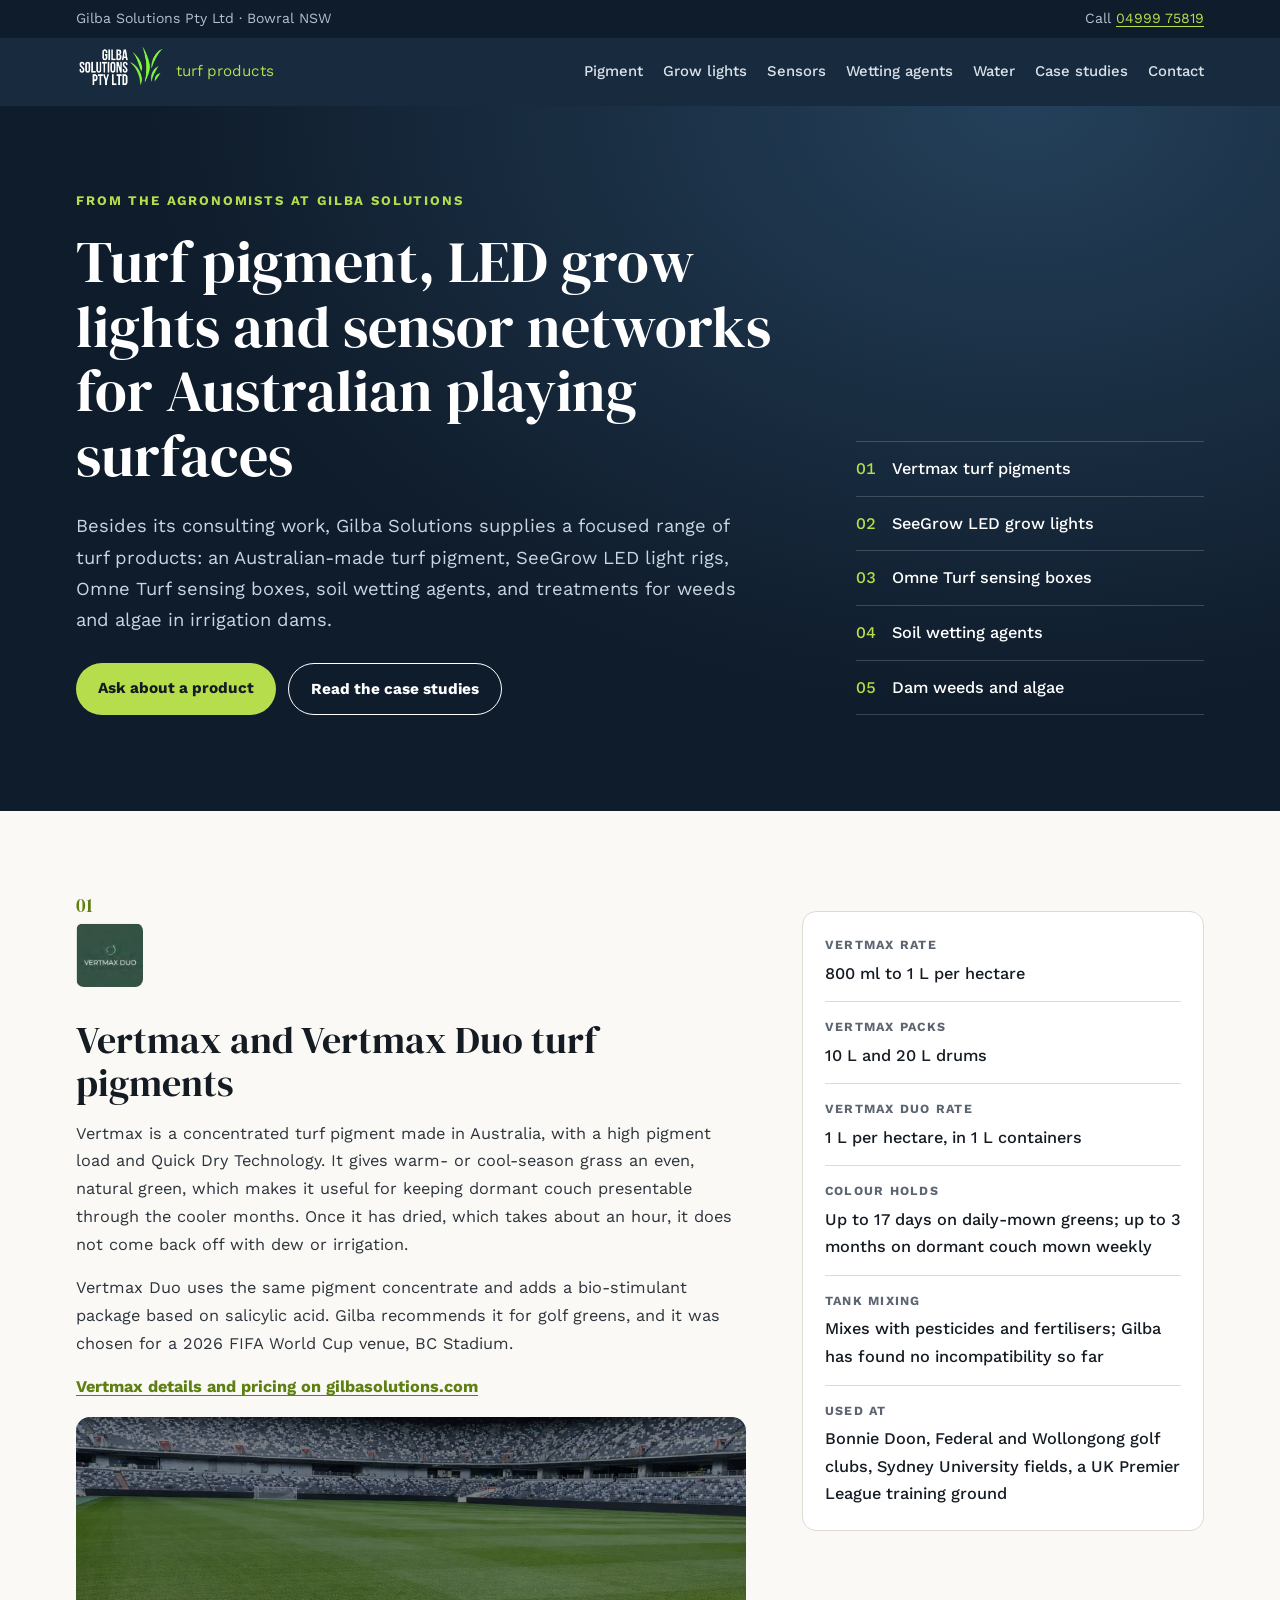
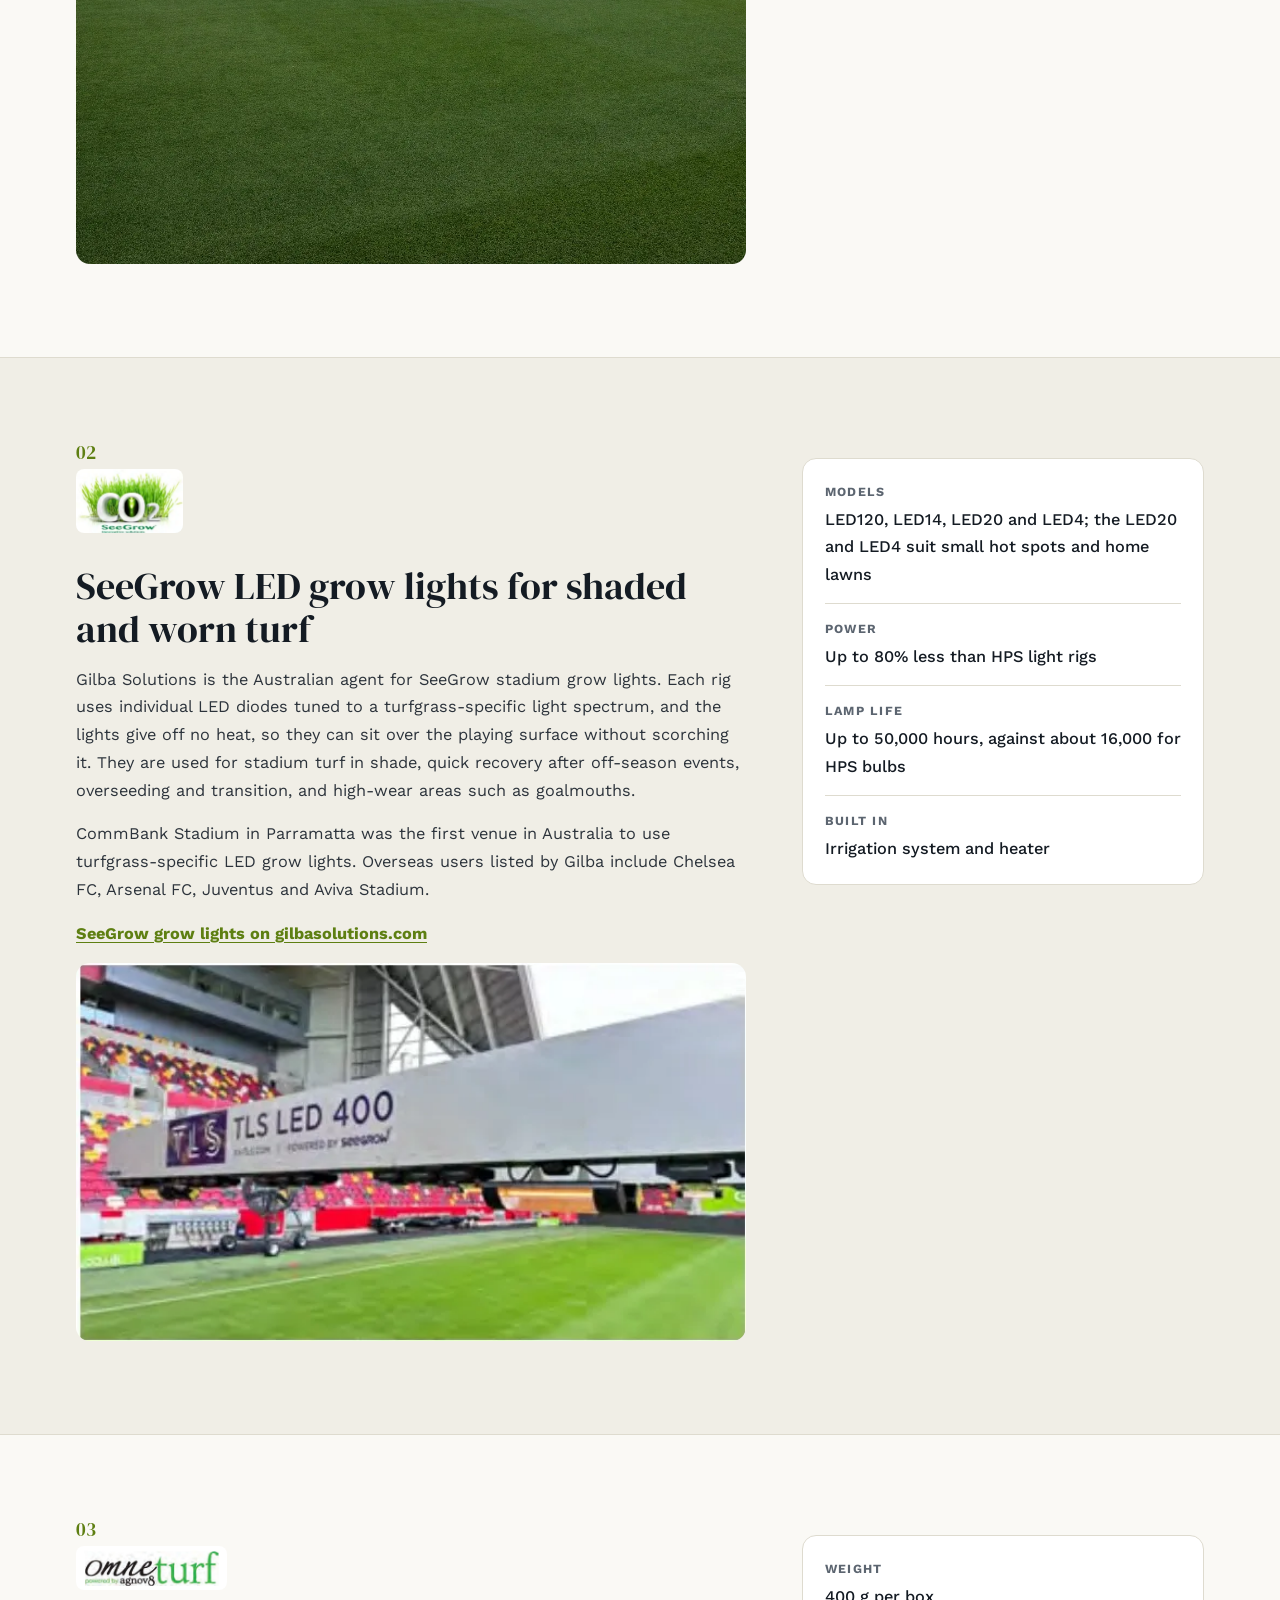
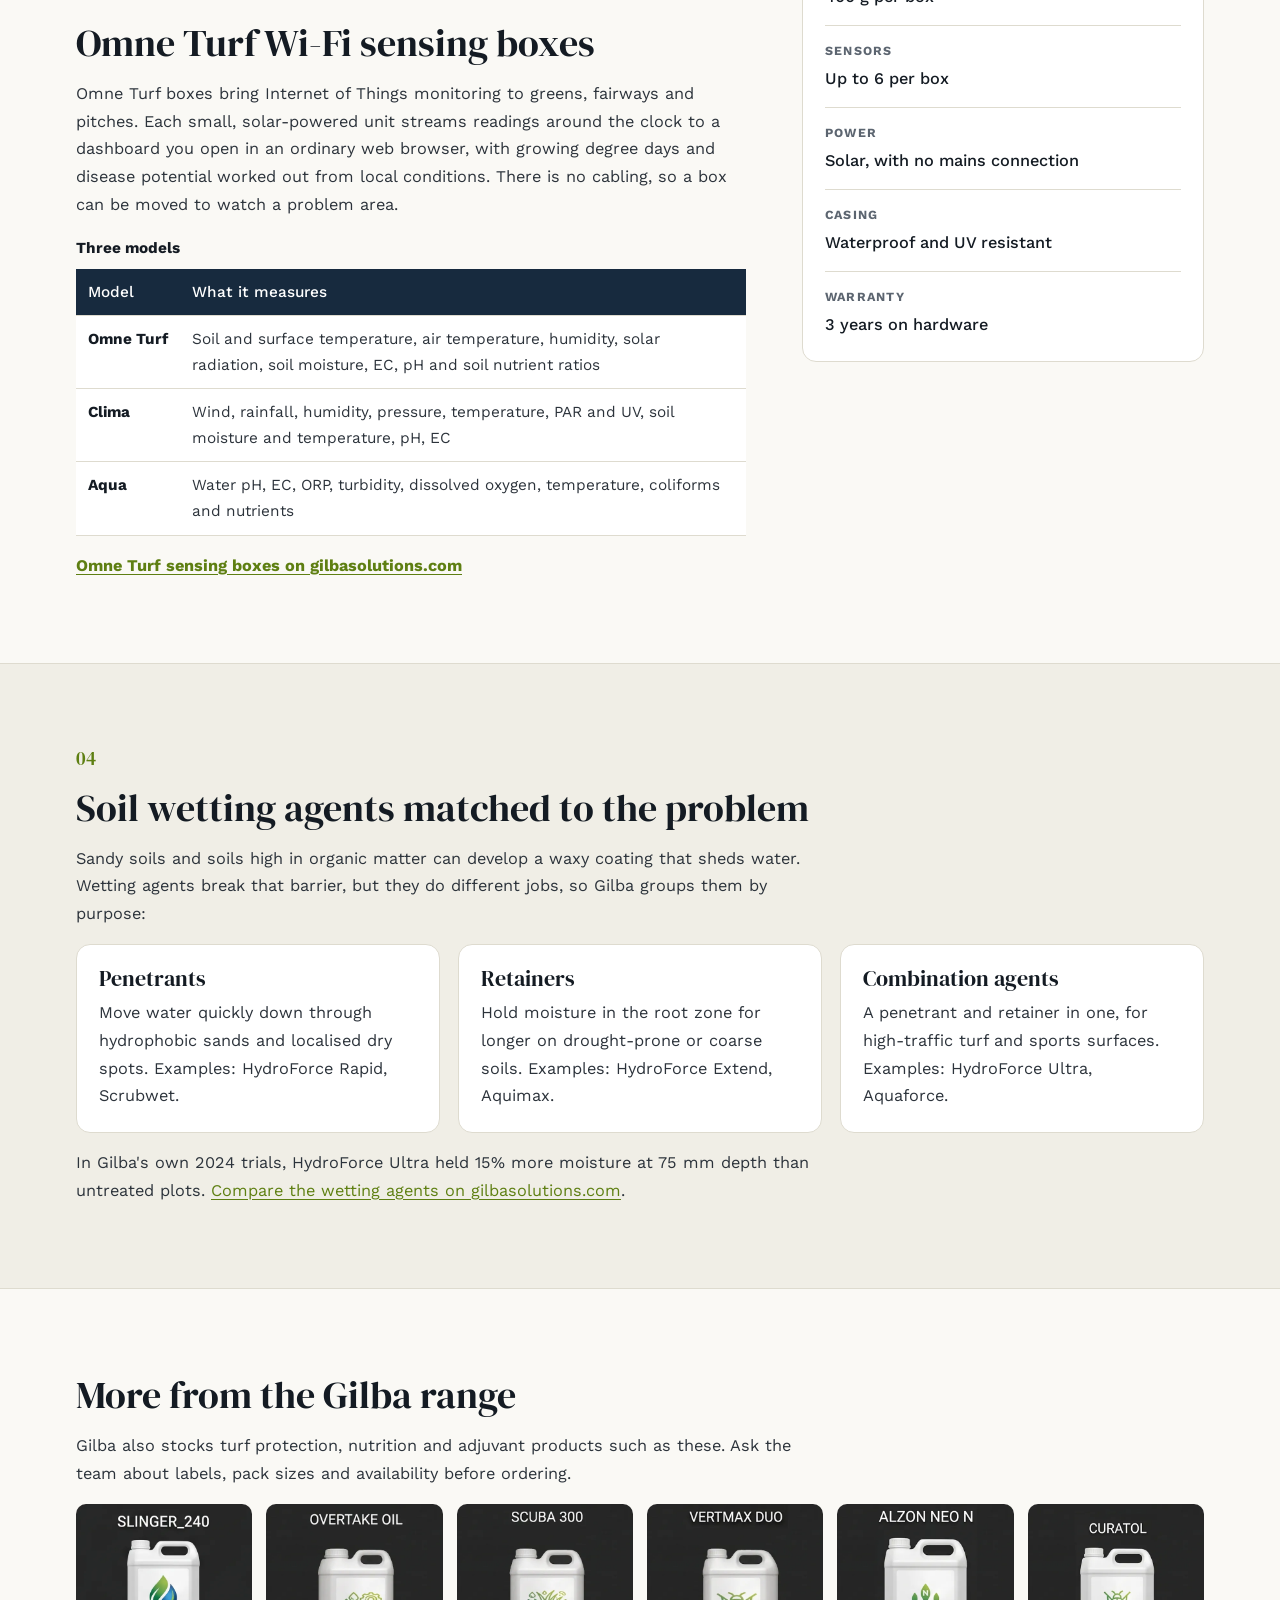
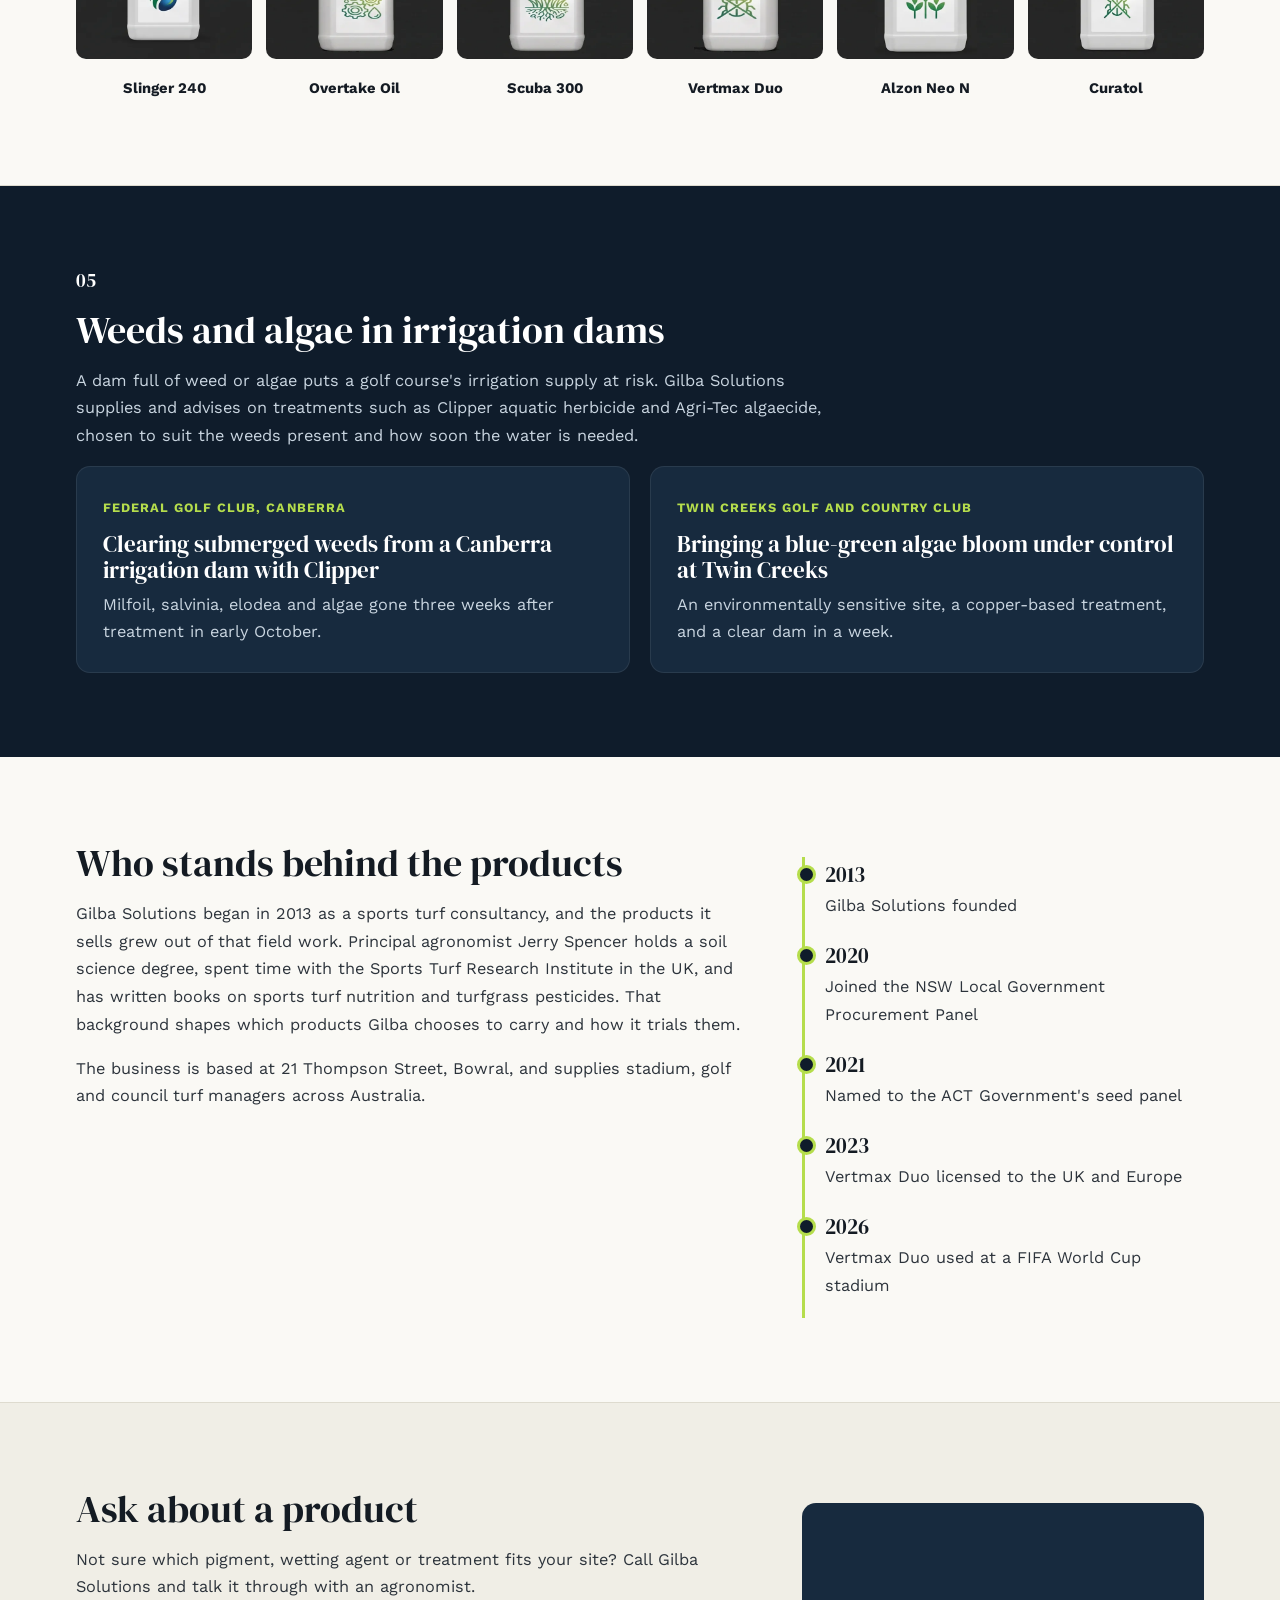
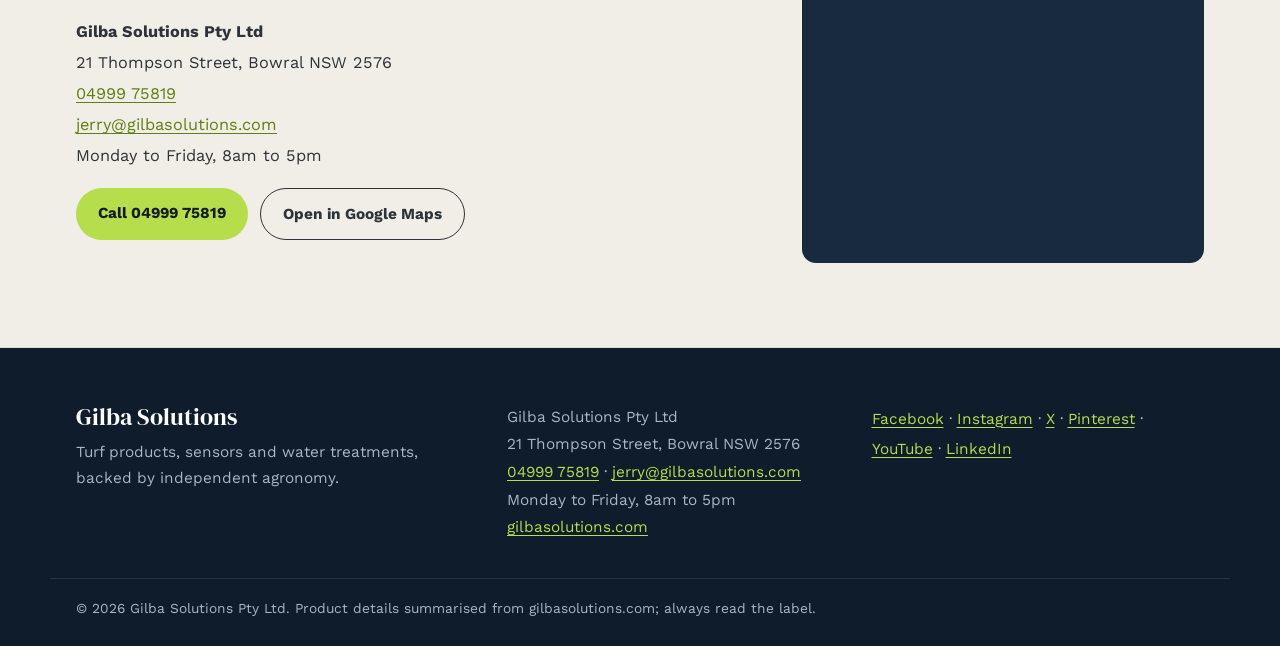
==== commit 113de326: "feat: Add Gilba photos and logos, fix GitHub Pages address" ====
--- a/index.html
+++ b/index.html
@@ -77,7 +77,7 @@
   <div class="util"><div class="shell util-row"><span>Gilba Solutions Pty Ltd · Bowral NSW</span><span>Call <a href="tel:+61499975819">04999 75819</a></span></div></div>
   <header class="bar">
     <div class="shell bar-row">
-      <a class="brand" href=""><span class="brand-dot" aria-hidden="true"></span>Gilba Solutions <em>turf products</em></a>
+      <a class="brand" href=""><picture><source srcset="assets/img/gilba-solutions-logo-white.webp" type="image/webp"><img class="brand-logo" src="assets/img/gilba-solutions-logo-white.png" width="320" height="143" alt="Gilba Solutions Pty Ltd"></picture><em>turf products</em></a>
       <nav aria-label="Primary"><ul class="menu"><li><a href="#pigment">Pigment</a></li><li><a href="#lights">Grow lights</a></li><li><a href="#sensors">Sensors</a></li><li><a href="#wetting">Wetting agents</a></li><li><a href="#water">Water</a></li><li><a href="case-studies/">Case studies</a></li><li><a href="#contact">Contact</a></li></ul></nav>
     </div>
   </header>
@@ -105,10 +105,12 @@
       <div class="shell split">
         <div>
           <p class="num">01</p>
+          <picture><source srcset="assets/img/vertmax-duo-logo.webp" type="image/webp"><img class="brand-mark" src="assets/img/vertmax-duo-logo.jpg" width="301" height="286" loading="lazy" alt="Vertmax Duo logo"></picture>
           <h2 id="pig-h">Vertmax and Vertmax Duo turf pigments</h2>
           <p>Vertmax is a concentrated turf pigment made in Australia, with a high pigment load and Quick Dry Technology. It gives warm- or cool-season grass an even, natural green, which makes it useful for keeping dormant couch presentable through the cooler months. Once it has dried, which takes about an hour, it does not come back off with dew or irrigation.</p>
           <p>Vertmax Duo uses the same pigment concentrate and adds a bio-stimulant package based on salicylic acid. Gilba recommends it for golf greens, and it was chosen for a 2026 FIFA World Cup venue, BC Stadium.</p>
           <p class="link"><a href="https://gilbasolutions.com/turf-pigment-and-turf-paint/">Vertmax details and pricing on gilbasolutions.com</a></p>
+          <figure class="shot"><picture><source srcset="assets/img/stadium-pitch-turf.webp" type="image/webp"><img src="assets/img/stadium-pitch-turf.jpg" width="1200" height="800" loading="lazy" alt="Even, deep green stadium pitch in front of empty grandstands"></picture></figure>
         </div>
         <dl class="specs">
           <div><dt>Vertmax rate</dt><dd>800 ml to 1 L per hectare</dd></div>
@@ -125,10 +127,12 @@
       <div class="shell split">
         <div>
           <p class="num">02</p>
+          <picture><source srcset="assets/img/seegrow-logo.webp" type="image/webp"><img class="brand-mark" src="assets/img/seegrow-logo.jpg" width="431" height="259" loading="lazy" alt="SeeGrow logo"></picture>
           <h2 id="led-h">SeeGrow LED grow lights for shaded and worn turf</h2>
           <p>Gilba Solutions is the Australian agent for SeeGrow stadium grow lights. Each rig uses individual LED diodes tuned to a turfgrass-specific light spectrum, and the lights give off no heat, so they can sit over the playing surface without scorching it. They are used for stadium turf in shade, quick recovery after off-season events, overseeding and transition, and high-wear areas such as goalmouths.</p>
           <p>CommBank Stadium in Parramatta was the first venue in Australia to use turfgrass-specific LED grow lights. Overseas users listed by Gilba include Chelsea FC, Arsenal FC, Juventus and Aviva Stadium.</p>
           <p class="link"><a href="https://gilbasolutions.com/turf-grow-lights/">SeeGrow grow lights on gilbasolutions.com</a></p>
+          <figure class="shot"><picture><source srcset="assets/img/tls-led-400-grow-light-rig.webp" type="image/webp"><img src="assets/img/tls-led-400-grow-light-rig.jpg" width="617" height="348" loading="lazy" alt="TLS LED 400 grow light rig over a stadium pitch"></picture></figure>
         </div>
         <dl class="specs">
           <div><dt>Models</dt><dd>LED120, LED14, LED20 and LED4; the LED20 and LED4 suit small hot spots and home lawns</dd></div>
@@ -143,6 +147,7 @@
       <div class="shell split">
         <div>
           <p class="num">03</p>
+          <picture><source srcset="assets/img/omne-turf-logo.webp" type="image/webp"><img class="brand-mark wide-mark" src="assets/img/omne-turf-logo.jpg" width="562" height="150" loading="lazy" alt="Omne Turf, powered by agnov8, logo"></picture>
           <h2 id="sen-h">Omne Turf Wi-Fi sensing boxes</h2>
           <p>Omne Turf boxes bring Internet of Things monitoring to greens, fairways and pitches. Each small, solar-powered unit streams readings around the clock to a dashboard you open in an ordinary web browser, with growing degree days and disease potential worked out from local conditions. There is no cabling, so a box can be moved to watch a problem area.</p>
           <table class="models">
@@ -177,6 +182,21 @@
           <article><h3>Combination agents</h3><p>A penetrant and retainer in one, for high-traffic turf and sports surfaces. Examples: HydroForce Ultra, Aquaforce.</p></article>
         </div>
         <p class="wide">In Gilba's own 2024 trials, HydroForce Ultra held 15% more moisture at 75 mm depth than untreated plots. <a href="https://gilbasolutions.com/soil-wetting-agents/">Compare the wetting agents on gilbasolutions.com</a>.</p>
+      </div>
+    </section>
+
+    <section class="product" id="range" aria-labelledby="rng-h">
+      <div class="shell">
+        <h2 id="rng-h">More from the Gilba range</h2>
+        <p class="wide">Gilba also stocks turf protection, nutrition and adjuvant products such as these. Ask the team about labels, pack sizes and availability before ordering.</p>
+        <div class="tiles">
+          <figure class="tile"><picture><source srcset="assets/img/product-slinger-240.webp" type="image/webp"><img src="assets/img/product-slinger-240.jpg" width="546" height="482" loading="lazy" alt="Slinger 240 product container"></picture><figcaption>Slinger 240</figcaption></figure>
+          <figure class="tile"><picture><source srcset="assets/img/product-overtake-oil.webp" type="image/webp"><img src="assets/img/product-overtake-oil.jpg" width="546" height="482" loading="lazy" alt="Overtake Oil product container"></picture><figcaption>Overtake Oil</figcaption></figure>
+          <figure class="tile"><picture><source srcset="assets/img/product-scuba-300.webp" type="image/webp"><img src="assets/img/product-scuba-300.jpg" width="546" height="482" loading="lazy" alt="Scuba 300 product container"></picture><figcaption>Scuba 300</figcaption></figure>
+          <figure class="tile"><picture><source srcset="assets/img/product-vertmax-duo.webp" type="image/webp"><img src="assets/img/product-vertmax-duo.jpg" width="546" height="482" loading="lazy" alt="Vertmax Duo product container"></picture><figcaption>Vertmax Duo</figcaption></figure>
+          <figure class="tile"><picture><source srcset="assets/img/product-alzon-neo-n.webp" type="image/webp"><img src="assets/img/product-alzon-neo-n.jpg" width="546" height="482" loading="lazy" alt="Alzon Neo N product container"></picture><figcaption>Alzon Neo N</figcaption></figure>
+          <figure class="tile"><picture><source srcset="assets/img/product-curatol.webp" type="image/webp"><img src="assets/img/product-curatol.jpg" width="546" height="482" loading="lazy" alt="Curatol product container"></picture><figcaption>Curatol</figcaption></figure>
+        </div>
       </div>
     </section>
 
--- a/assets/css/styles.css
+++ b/assets/css/styles.css
@@ -33,7 +33,18 @@
 .bar-row { display: flex; align-items: center; justify-content: space-between; gap: 18px; min-height: 68px; flex-wrap: wrap; }
 .brand { color: var(--white); text-decoration: none; font-weight: 700; font-size: 1.15rem; display: flex; align-items: center; gap: 10px; }
 .brand em { font-style: normal; font-weight: 400; color: var(--lime); font-size: 0.95rem; }
-.brand-dot { width: 14px; height: 14px; border-radius: 50%; background: var(--lime); box-shadow: 0 0 0 5px rgba(181, 221, 76, 0.18); }
+.brand-logo { height: 40px; width: auto; }
+.brand-mark { height: 64px; width: auto; border-radius: 8px; margin-bottom: 6px; }
+.wide-mark { height: 44px; background: var(--white); padding: 4px 8px; }
+.shot { margin: 22px 0 0; }
+.shot img { width: 100%; height: auto; border-radius: 14px; }
+.tiles { display: grid; grid-template-columns: repeat(6, minmax(0, 1fr)); gap: 14px; margin-top: 26px; }
+.tile { margin: 0; text-align: center; }
+.tile img { width: 100%; height: auto; border-radius: 10px; }
+.tile figcaption { margin-top: 8px; font-weight: 700; font-size: 0.92rem; color: var(--ink); }
+.case-shot { margin: 26px 0 0; }
+.case-shot img { width: 100%; max-width: 420px; height: auto; border-radius: 14px; }
+.case-shot figcaption { font-size: 0.86rem; color: var(--muted); margin-top: 6px; }
 .menu { list-style: none; margin: 0; padding: 0; display: flex; flex-wrap: wrap; gap: 4px 20px; font-size: 0.93rem; font-weight: 500; }
 .menu a { color: #D9E2EA; text-decoration: none; }
 .menu a:hover { color: var(--lime); }
@@ -112,6 +123,7 @@
 
 @media (max-width: 880px) {
   .intro-grid, .split, .base-grid, .cases, .trio, .snapshot { grid-template-columns: minmax(0, 1fr); }
+  .tiles { grid-template-columns: repeat(3, minmax(0, 1fr)); }
   .product { padding: 62px 0; }
   .menu { gap: 2px 14px; font-size: 0.88rem; }
   .bar { position: static; }
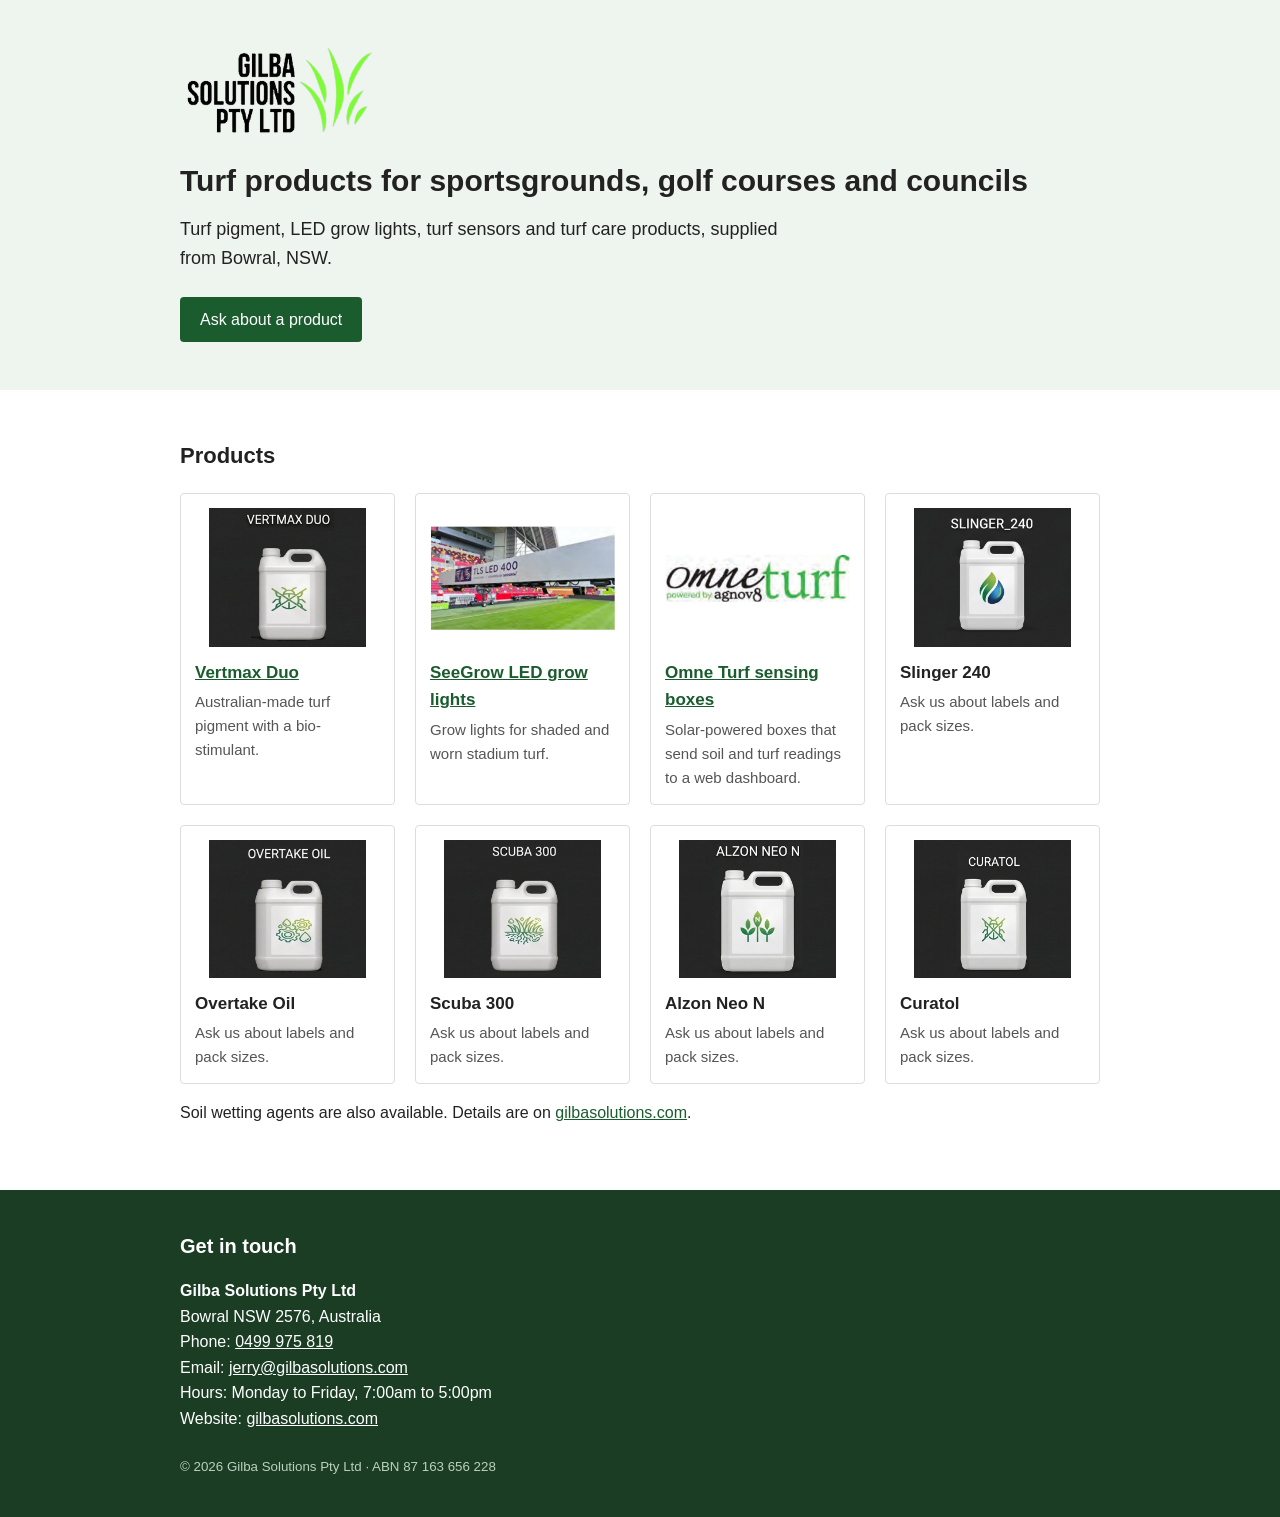
==== commit 5c2035ea: "feat: Simplify products site to one page" ====
--- a/index.html
+++ b/index.html
@@ -1,276 +1,105 @@
 <!DOCTYPE html>
 <html lang="en-AU">
 <head>
-  <meta charset="UTF-8">
-  <meta name="viewport" content="width=device-width, initial-scale=1.0">
-  <title>Gilba Solutions | Turf Pigment, Grow Lights &amp; Turf Sensors in Bowral NSW</title>
-  <meta name="description" content="Bowral NSW supplier of Vertmax turf pigment, SeeGrow LED grow lights, Omne Turf sensing boxes, soil wetting agents and treatments for weeds and algae in dams.">
-  <link rel="canonical" href="https://gilbasolutions.pages.dev/">
-  <meta name="robots" content="index, follow">
-  <meta property="og:type" content="website">
-  <meta property="og:site_name" content="Gilba Solutions">
-  <meta property="og:title" content="Gilba Solutions | Turf Pigment, Grow Lights &amp; Turf Sensors in Bowral NSW">
-  <meta property="og:description" content="Bowral NSW supplier of Vertmax turf pigment, SeeGrow LED grow lights, Omne Turf sensing boxes, soil wetting agents and treatments for weeds and algae in dams.">
-  <meta property="og:url" content="https://gilbasolutions.pages.dev/">
-  <meta property="og:locale" content="en_AU">
-  <meta property="og:image" content="https://gilbasolutions.pages.dev/assets/img/og-card.png">
-  <meta property="og:image:width" content="1200">
-  <meta property="og:image:height" content="630">
-  <meta property="og:image:alt" content="Gilba Solutions: turf pigment, LED grow lights and turf sensors, Bowral NSW">
-  <meta name="twitter:card" content="summary_large_image">
-  <link rel="icon" href="assets/img/favicon.svg" type="image/svg+xml">
-  <link rel="preconnect" href="https://fonts.googleapis.com">
-  <link rel="preconnect" href="https://fonts.gstatic.com" crossorigin>
-  <link href="https://fonts.googleapis.com/css2?family=DM+Serif+Display&family=Work+Sans:wght@400;500;700&display=swap" rel="stylesheet">
-  <link rel="stylesheet" href="assets/css/styles.css">
-  <script type="application/ld+json">
-{
-  "@context": "https://schema.org",
-  "@type": "ProfessionalService",
-  "name": "Gilba Solutions",
-  "legalName": "Gilba Solutions Pty Ltd",
-  "url": "https://gilbasolutions.pages.dev/",
-  "description": "Bowral NSW supplier of Vertmax turf pigment, SeeGrow LED grow lights, Omne Turf sensing boxes, soil wetting agents and treatments for weeds and algae in dams.",
-  "telephone": "+61499975819",
-  "email": "jerry@gilbasolutions.com",
-  "address": {
-    "@type": "PostalAddress",
-    "streetAddress": "21 Thompson Street",
-    "addressLocality": "Bowral",
-    "addressRegion": "NSW",
-    "postalCode": "2576",
-    "addressCountry": "AU"
-  },
-  "openingHoursSpecification": [
-    {
-      "@type": "OpeningHoursSpecification",
-      "dayOfWeek": [
-        "Monday",
-        "Tuesday",
-        "Wednesday",
-        "Thursday",
-        "Friday"
-      ],
-      "opens": "08:00",
-      "closes": "17:00"
-    }
-  ],
-  "foundingDate": "2013",
-  "founder": {
-    "@type": "Person",
-    "name": "Jerry Spencer"
-  },
-  "sameAs": [
-    "https://gilbasolutions.com/",
-    "https://www.facebook.com/Gilbasolutions",
-    "https://www.instagram.com/gilbasolutions/",
-    "https://www.twitter.com/Gilbasolutions",
-    "https://www.pinterest.com.au/Gilbasolutions/",
-    "https://www.youtube.com/channel/UC0HJqSjMHRxONLxNGFmuLrg",
-    "https://www.linkedin.com/in/jerry-spencer-6a2b8148/"
-  ]
-}
-  </script>
+<meta charset="UTF-8">
+<meta name="viewport" content="width=device-width, initial-scale=1">
+<title>Gilba Solutions Pty Ltd - Turf products, Bowral NSW</title>
+<meta name="description" content="Turf pigment, LED grow lights, turf sensors and turf care products from Gilba Solutions Pty Ltd, Bowral NSW. Phone 0499 975 819.">
+<style>
+  * { box-sizing: border-box; }
+  body { margin: 0; font-family: Arial, Helvetica, sans-serif; color: #222; line-height: 1.6; }
+  .wrap { max-width: 960px; margin: 0 auto; padding: 0 20px; }
+  a { color: #1a5c2e; }
+  .hero { background: #eef4ee; padding: 48px 0; }
+  .hero img { display: block; margin-bottom: 20px; }
+  .hero h1 { font-size: 30px; margin: 0 0 10px; }
+  .hero p { font-size: 18px; max-width: 600px; margin: 0 0 24px; }
+  .btn { display: inline-block; background: #1a5c2e; color: #fff; padding: 10px 20px; border-radius: 4px; text-decoration: none; }
+  .products { padding: 48px 0; }
+  .products h2 { font-size: 22px; margin: 0 0 20px; }
+  .grid { display: grid; grid-template-columns: repeat(auto-fit, minmax(210px, 1fr)); gap: 20px; }
+  .card { border: 1px solid #ddd; border-radius: 4px; padding: 14px; }
+  .card img { width: 100%; height: auto; aspect-ratio: 4 / 3; object-fit: contain; display: block; background: #fff; }
+  .card h3 { font-size: 17px; margin: 12px 0 4px; }
+  .card p { font-size: 15px; margin: 0; color: #555; }
+  footer { background: #1a3d24; color: #fff; padding: 40px 0; }
+  footer h2 { font-size: 20px; margin: 0 0 12px; }
+  footer a { color: #fff; }
+  footer small { display: block; margin-top: 24px; color: #bcd0c0; }
+</style>
 </head>
 <body>
-  <a class="skip" href="#content">Skip to main content</a>
-  <div class="util"><div class="shell util-row"><span>Gilba Solutions Pty Ltd · Bowral NSW</span><span>Call <a href="tel:+61499975819">04999 75819</a></span></div></div>
-  <header class="bar">
-    <div class="shell bar-row">
-      <a class="brand" href=""><picture><source srcset="assets/img/gilba-solutions-logo-white.webp" type="image/webp"><img class="brand-logo" src="assets/img/gilba-solutions-logo-white.png" width="320" height="143" alt="Gilba Solutions Pty Ltd"></picture><em>turf products</em></a>
-      <nav aria-label="Primary"><ul class="menu"><li><a href="#pigment">Pigment</a></li><li><a href="#lights">Grow lights</a></li><li><a href="#sensors">Sensors</a></li><li><a href="#wetting">Wetting agents</a></li><li><a href="#water">Water</a></li><li><a href="case-studies/">Case studies</a></li><li><a href="#contact">Contact</a></li></ul></nav>
+
+<section class="hero">
+  <div class="wrap">
+    <img src="img/gilba-solutions-logo.png" width="200" height="89" alt="Gilba Solutions Pty Ltd logo">
+    <h1>Turf products for sportsgrounds, golf courses and councils</h1>
+    <p>Turf pigment, LED grow lights, turf sensors and turf care products, supplied from Bowral, NSW.</p>
+    <a class="btn" href="#contact">Ask about a product</a>
+  </div>
+</section>
+
+<section class="products">
+  <div class="wrap">
+    <h2>Products</h2>
+    <div class="grid">
+      <div class="card">
+        <img src="img/product-vertmax-duo.jpg" width="546" height="482" loading="lazy" alt="Vertmax Duo turf pigment container">
+        <h3><a href="https://gilbasolutions.com/turf-pigment-and-turf-paint/">Vertmax Duo</a></h3>
+        <p>Australian-made turf pigment with a bio-stimulant.</p>
+      </div>
+      <div class="card">
+        <img src="img/tls-led-400-grow-light-rig.jpg" width="617" height="348" loading="lazy" alt="SeeGrow LED grow light rig over a pitch">
+        <h3><a href="https://gilbasolutions.com/turf-grow-lights/">SeeGrow LED grow lights</a></h3>
+        <p>Grow lights for shaded and worn stadium turf.</p>
+      </div>
+      <div class="card">
+        <img src="img/omne-turf-logo.jpg" width="562" height="150" loading="lazy" alt="Omne Turf logo">
+        <h3><a href="https://gilbasolutions.com/wi-fi-sensing-boxes/">Omne Turf sensing boxes</a></h3>
+        <p>Solar-powered boxes that send soil and turf readings to a web dashboard.</p>
+      </div>
+      <div class="card">
+        <img src="img/product-slinger-240.jpg" width="546" height="482" loading="lazy" alt="Slinger 240 container">
+        <h3>Slinger 240</h3>
+        <p>Ask us about labels and pack sizes.</p>
+      </div>
+      <div class="card">
+        <img src="img/product-overtake-oil.jpg" width="546" height="482" loading="lazy" alt="Overtake Oil container">
+        <h3>Overtake Oil</h3>
+        <p>Ask us about labels and pack sizes.</p>
+      </div>
+      <div class="card">
+        <img src="img/product-scuba-300.jpg" width="546" height="482" loading="lazy" alt="Scuba 300 container">
+        <h3>Scuba 300</h3>
+        <p>Ask us about labels and pack sizes.</p>
+      </div>
+      <div class="card">
+        <img src="img/product-alzon-neo-n.jpg" width="546" height="482" loading="lazy" alt="Alzon Neo N container">
+        <h3>Alzon Neo N</h3>
+        <p>Ask us about labels and pack sizes.</p>
+      </div>
+      <div class="card">
+        <img src="img/product-curatol.jpg" width="546" height="482" loading="lazy" alt="Curatol container">
+        <h3>Curatol</h3>
+        <p>Ask us about labels and pack sizes.</p>
+      </div>
     </div>
-  </header>
+    <p>Soil wetting agents are also available. Details are on <a href="https://gilbasolutions.com/soil-wetting-agents/">gilbasolutions.com</a>.</p>
+  </div>
+</section>
 
-  <main id="content">
-    <section class="intro">
-      <div class="shell intro-grid">
-        <div>
-          <p class="eyebrow">From the agronomists at Gilba Solutions</p>
-          <h1>Turf pigment, LED grow lights and sensor networks for Australian playing surfaces</h1>
-          <p class="sub">Besides its consulting work, Gilba Solutions supplies a focused range of turf products: an Australian-made turf pigment, SeeGrow LED light rigs, Omne Turf sensing boxes, soil wetting agents, and treatments for weeds and algae in irrigation dams.</p>
-          <p class="actions"><a class="pill" href="#contact">Ask about a product</a><a class="pill outline" href="case-studies/">Read the case studies</a></p>
-        </div>
-        <ul class="index-list" aria-label="Product groups on this page">
-          <li><a href="#pigment"><span>01</span>Vertmax turf pigments</a></li>
-          <li><a href="#lights"><span>02</span>SeeGrow LED grow lights</a></li>
-          <li><a href="#sensors"><span>03</span>Omne Turf sensing boxes</a></li>
-          <li><a href="#wetting"><span>04</span>Soil wetting agents</a></li>
-          <li><a href="#water"><span>05</span>Dam weeds and algae</a></li>
-        </ul>
-      </div>
-    </section>
+<footer id="contact">
+  <div class="wrap">
+    <h2>Get in touch</h2>
+    <p><strong>Gilba Solutions Pty Ltd</strong><br>
+    Bowral NSW 2576, Australia<br>
+    Phone: <a href="tel:+61499975819">0499 975 819</a><br>
+    Email: <a href="mailto:jerry@gilbasolutions.com">jerry@gilbasolutions.com</a><br>
+    Hours: Monday to Friday, 7:00am to 5:00pm<br>
+    Website: <a href="https://gilbasolutions.com/">gilbasolutions.com</a></p>
+    <small>&copy; 2026 Gilba Solutions Pty Ltd · ABN 87 163 656 228</small>
+  </div>
+</footer>
 
-    <section class="product" id="pigment" aria-labelledby="pig-h">
-      <div class="shell split">
-        <div>
-          <p class="num">01</p>
-          <picture><source srcset="assets/img/vertmax-duo-logo.webp" type="image/webp"><img class="brand-mark" src="assets/img/vertmax-duo-logo.jpg" width="301" height="286" loading="lazy" alt="Vertmax Duo logo"></picture>
-          <h2 id="pig-h">Vertmax and Vertmax Duo turf pigments</h2>
-          <p>Vertmax is a concentrated turf pigment made in Australia, with a high pigment load and Quick Dry Technology. It gives warm- or cool-season grass an even, natural green, which makes it useful for keeping dormant couch presentable through the cooler months. Once it has dried, which takes about an hour, it does not come back off with dew or irrigation.</p>
-          <p>Vertmax Duo uses the same pigment concentrate and adds a bio-stimulant package based on salicylic acid. Gilba recommends it for golf greens, and it was chosen for a 2026 FIFA World Cup venue, BC Stadium.</p>
-          <p class="link"><a href="https://gilbasolutions.com/turf-pigment-and-turf-paint/">Vertmax details and pricing on gilbasolutions.com</a></p>
-          <figure class="shot"><picture><source srcset="assets/img/stadium-pitch-turf.webp" type="image/webp"><img src="assets/img/stadium-pitch-turf.jpg" width="1200" height="800" loading="lazy" alt="Even, deep green stadium pitch in front of empty grandstands"></picture></figure>
-        </div>
-        <dl class="specs">
-          <div><dt>Vertmax rate</dt><dd>800 ml to 1 L per hectare</dd></div>
-          <div><dt>Vertmax packs</dt><dd>10 L and 20 L drums</dd></div>
-          <div><dt>Vertmax Duo rate</dt><dd>1 L per hectare, in 1 L containers</dd></div>
-          <div><dt>Colour holds</dt><dd>Up to 17 days on daily-mown greens; up to 3 months on dormant couch mown weekly</dd></div>
-          <div><dt>Tank mixing</dt><dd>Mixes with pesticides and fertilisers; Gilba has found no incompatibility so far</dd></div>
-          <div><dt>Used at</dt><dd>Bonnie Doon, Federal and Wollongong golf clubs, Sydney University fields, a UK Premier League training ground</dd></div>
-        </dl>
-      </div>
-    </section>
-
-    <section class="product shade" id="lights" aria-labelledby="led-h">
-      <div class="shell split">
-        <div>
-          <p class="num">02</p>
-          <picture><source srcset="assets/img/seegrow-logo.webp" type="image/webp"><img class="brand-mark" src="assets/img/seegrow-logo.jpg" width="431" height="259" loading="lazy" alt="SeeGrow logo"></picture>
-          <h2 id="led-h">SeeGrow LED grow lights for shaded and worn turf</h2>
-          <p>Gilba Solutions is the Australian agent for SeeGrow stadium grow lights. Each rig uses individual LED diodes tuned to a turfgrass-specific light spectrum, and the lights give off no heat, so they can sit over the playing surface without scorching it. They are used for stadium turf in shade, quick recovery after off-season events, overseeding and transition, and high-wear areas such as goalmouths.</p>
-          <p>CommBank Stadium in Parramatta was the first venue in Australia to use turfgrass-specific LED grow lights. Overseas users listed by Gilba include Chelsea FC, Arsenal FC, Juventus and Aviva Stadium.</p>
-          <p class="link"><a href="https://gilbasolutions.com/turf-grow-lights/">SeeGrow grow lights on gilbasolutions.com</a></p>
-          <figure class="shot"><picture><source srcset="assets/img/tls-led-400-grow-light-rig.webp" type="image/webp"><img src="assets/img/tls-led-400-grow-light-rig.jpg" width="617" height="348" loading="lazy" alt="TLS LED 400 grow light rig over a stadium pitch"></picture></figure>
-        </div>
-        <dl class="specs">
-          <div><dt>Models</dt><dd>LED120, LED14, LED20 and LED4; the LED20 and LED4 suit small hot spots and home lawns</dd></div>
-          <div><dt>Power</dt><dd>Up to 80% less than HPS light rigs</dd></div>
-          <div><dt>Lamp life</dt><dd>Up to 50,000 hours, against about 16,000 for HPS bulbs</dd></div>
-          <div><dt>Built in</dt><dd>Irrigation system and heater</dd></div>
-        </dl>
-      </div>
-    </section>
-
-    <section class="product" id="sensors" aria-labelledby="sen-h">
-      <div class="shell split">
-        <div>
-          <p class="num">03</p>
-          <picture><source srcset="assets/img/omne-turf-logo.webp" type="image/webp"><img class="brand-mark wide-mark" src="assets/img/omne-turf-logo.jpg" width="562" height="150" loading="lazy" alt="Omne Turf, powered by agnov8, logo"></picture>
-          <h2 id="sen-h">Omne Turf Wi-Fi sensing boxes</h2>
-          <p>Omne Turf boxes bring Internet of Things monitoring to greens, fairways and pitches. Each small, solar-powered unit streams readings around the clock to a dashboard you open in an ordinary web browser, with growing degree days and disease potential worked out from local conditions. There is no cabling, so a box can be moved to watch a problem area.</p>
-          <table class="models">
-            <caption>Three models</caption>
-            <thead><tr><th scope="col">Model</th><th scope="col">What it measures</th></tr></thead>
-            <tbody>
-              <tr><th scope="row">Omne Turf</th><td>Soil and surface temperature, air temperature, humidity, solar radiation, soil moisture, EC, pH and soil nutrient ratios</td></tr>
-              <tr><th scope="row">Clima</th><td>Wind, rainfall, humidity, pressure, temperature, PAR and UV, soil moisture and temperature, pH, EC</td></tr>
-              <tr><th scope="row">Aqua</th><td>Water pH, EC, ORP, turbidity, dissolved oxygen, temperature, coliforms and nutrients</td></tr>
-            </tbody>
-          </table>
-          <p class="link"><a href="https://gilbasolutions.com/wi-fi-sensing-boxes/">Omne Turf sensing boxes on gilbasolutions.com</a></p>
-        </div>
-        <dl class="specs">
-          <div><dt>Weight</dt><dd>400 g per box</dd></div>
-          <div><dt>Sensors</dt><dd>Up to 6 per box</dd></div>
-          <div><dt>Power</dt><dd>Solar, with no mains connection</dd></div>
-          <div><dt>Casing</dt><dd>Waterproof and UV resistant</dd></div>
-          <div><dt>Warranty</dt><dd>3 years on hardware</dd></div>
-        </dl>
-      </div>
-    </section>
-
-    <section class="product shade" id="wetting" aria-labelledby="wet-h">
-      <div class="shell">
-        <p class="num">04</p>
-        <h2 id="wet-h">Soil wetting agents matched to the problem</h2>
-        <p class="wide">Sandy soils and soils high in organic matter can develop a waxy coating that sheds water. Wetting agents break that barrier, but they do different jobs, so Gilba groups them by purpose:</p>
-        <div class="trio">
-          <article><h3>Penetrants</h3><p>Move water quickly down through hydrophobic sands and localised dry spots. Examples: HydroForce Rapid, Scrubwet.</p></article>
-          <article><h3>Retainers</h3><p>Hold moisture in the root zone for longer on drought-prone or coarse soils. Examples: HydroForce Extend, Aquimax.</p></article>
-          <article><h3>Combination agents</h3><p>A penetrant and retainer in one, for high-traffic turf and sports surfaces. Examples: HydroForce Ultra, Aquaforce.</p></article>
-        </div>
-        <p class="wide">In Gilba's own 2024 trials, HydroForce Ultra held 15% more moisture at 75 mm depth than untreated plots. <a href="https://gilbasolutions.com/soil-wetting-agents/">Compare the wetting agents on gilbasolutions.com</a>.</p>
-      </div>
-    </section>
-
-    <section class="product" id="range" aria-labelledby="rng-h">
-      <div class="shell">
-        <h2 id="rng-h">More from the Gilba range</h2>
-        <p class="wide">Gilba also stocks turf protection, nutrition and adjuvant products such as these. Ask the team about labels, pack sizes and availability before ordering.</p>
-        <div class="tiles">
-          <figure class="tile"><picture><source srcset="assets/img/product-slinger-240.webp" type="image/webp"><img src="assets/img/product-slinger-240.jpg" width="546" height="482" loading="lazy" alt="Slinger 240 product container"></picture><figcaption>Slinger 240</figcaption></figure>
-          <figure class="tile"><picture><source srcset="assets/img/product-overtake-oil.webp" type="image/webp"><img src="assets/img/product-overtake-oil.jpg" width="546" height="482" loading="lazy" alt="Overtake Oil product container"></picture><figcaption>Overtake Oil</figcaption></figure>
-          <figure class="tile"><picture><source srcset="assets/img/product-scuba-300.webp" type="image/webp"><img src="assets/img/product-scuba-300.jpg" width="546" height="482" loading="lazy" alt="Scuba 300 product container"></picture><figcaption>Scuba 300</figcaption></figure>
-          <figure class="tile"><picture><source srcset="assets/img/product-vertmax-duo.webp" type="image/webp"><img src="assets/img/product-vertmax-duo.jpg" width="546" height="482" loading="lazy" alt="Vertmax Duo product container"></picture><figcaption>Vertmax Duo</figcaption></figure>
-          <figure class="tile"><picture><source srcset="assets/img/product-alzon-neo-n.webp" type="image/webp"><img src="assets/img/product-alzon-neo-n.jpg" width="546" height="482" loading="lazy" alt="Alzon Neo N product container"></picture><figcaption>Alzon Neo N</figcaption></figure>
-          <figure class="tile"><picture><source srcset="assets/img/product-curatol.webp" type="image/webp"><img src="assets/img/product-curatol.jpg" width="546" height="482" loading="lazy" alt="Curatol product container"></picture><figcaption>Curatol</figcaption></figure>
-        </div>
-      </div>
-    </section>
-
-    <section class="product dark" id="water" aria-labelledby="wat-h">
-      <div class="shell">
-        <p class="num">05</p>
-        <h2 id="wat-h">Weeds and algae in irrigation dams</h2>
-        <p class="wide">A dam full of weed or algae puts a golf course's irrigation supply at risk. Gilba Solutions supplies and advises on treatments such as Clipper aquatic herbicide and Agri-Tec algaecide, chosen to suit the weeds present and how soon the water is needed.</p>
-        <div class="cases">
-          <a class="case" href="case-studies/federal-golf-club-dam-clipper-herbicide/">
-            <span class="case-tag">Federal Golf Club, Canberra</span>
-            <h3>Clearing submerged weeds from a Canberra irrigation dam with Clipper</h3>
-            <p>Milfoil, salvinia, elodea and algae gone three weeks after treatment in early October.</p>
-          </a>
-          <a class="case" href="case-studies/twin-creeks-blue-green-algae-agri-tec/">
-            <span class="case-tag">Twin Creeks Golf and Country Club</span>
-            <h3>Bringing a blue-green algae bloom under control at Twin Creeks</h3>
-            <p>An environmentally sensitive site, a copper-based treatment, and a clear dam in a week.</p>
-          </a>
-        </div>
-      </div>
-    </section>
-
-    <section class="product" id="about" aria-labelledby="ab-h">
-      <div class="shell split">
-        <div>
-          <h2 id="ab-h">Who stands behind the products</h2>
-          <p>Gilba Solutions began in 2013 as a sports turf consultancy, and the products it sells grew out of that field work. Principal agronomist Jerry Spencer holds a soil science degree, spent time with the Sports Turf Research Institute in the UK, and has written books on sports turf nutrition and turfgrass pesticides. That background shapes which products Gilba chooses to carry and how it trials them.</p>
-          <p>The business is based at 21 Thompson Street, Bowral, and supplies stadium, golf and council turf managers across Australia.</p>
-        </div>
-        <ul class="milestones">
-          <li><strong>2013</strong> Gilba Solutions founded</li>
-          <li><strong>2020</strong> Joined the NSW Local Government Procurement Panel</li>
-          <li><strong>2021</strong> Named to the ACT Government's seed panel</li>
-          <li><strong>2023</strong> Vertmax Duo licensed to the UK and Europe</li>
-          <li><strong>2026</strong> Vertmax Duo used at a FIFA World Cup stadium</li>
-        </ul>
-      </div>
-    </section>
-
-    <section class="product shade" id="contact" aria-labelledby="ct-h">
-      <div class="shell split">
-        <div>
-          <h2 id="ct-h">Ask about a product</h2>
-          <p>Not sure which pigment, wetting agent or treatment fits your site? Call Gilba Solutions and talk it through with an agronomist.</p>
-          <address class="nap">
-            <strong>Gilba Solutions Pty Ltd</strong><br>
-            21 Thompson Street, Bowral NSW 2576<br>
-            <a href="tel:+61499975819">04999 75819</a><br>
-            <a href="mailto:jerry@gilbasolutions.com">jerry@gilbasolutions.com</a><br>
-            Monday to Friday, 8am to 5pm
-          </address>
-          <p class="actions"><a class="pill" href="tel:+61499975819">Call 04999 75819</a><a class="pill outline" href="https://www.google.com/maps/search/?api=1&query=21+Thompson+Street+Bowral+NSW+2576">Open in Google Maps</a></p>
-        </div>
-        <iframe class="map" title="Map of 21 Thompson Street, Bowral NSW" src="https://maps.google.com/maps?q=21+Thompson+Street,+Bowral+NSW+2576&output=embed" loading="lazy" referrerpolicy="no-referrer-when-downgrade"></iframe>
-      </div>
-    </section>
-  </main>
-
-  <footer class="base">
-    <div class="shell base-grid">
-      <div>
-        <p class="base-brand">Gilba Solutions</p>
-        <p>Turf products, sensors and water treatments, backed by independent agronomy.</p>
-      </div>
-      <address>
-        Gilba Solutions Pty Ltd<br>21 Thompson Street, Bowral NSW 2576<br>
-        <a href="tel:+61499975819">04999 75819</a> · <a href="mailto:jerry@gilbasolutions.com">jerry@gilbasolutions.com</a><br>
-        Monday to Friday, 8am to 5pm<br>
-        <a href="https://gilbasolutions.com/">gilbasolutions.com</a>
-      </address>
-      <p class="social"><a href="https://www.facebook.com/Gilbasolutions" rel="me">Facebook</a> · <a href="https://www.instagram.com/gilbasolutions/" rel="me">Instagram</a> · <a href="https://www.twitter.com/Gilbasolutions" rel="me">X</a> · <a href="https://www.pinterest.com.au/Gilbasolutions/" rel="me">Pinterest</a> · <a href="https://www.youtube.com/channel/UC0HJqSjMHRxONLxNGFmuLrg" rel="me">YouTube</a> · <a href="https://www.linkedin.com/in/jerry-spencer-6a2b8148/" rel="me">LinkedIn</a></p>
-    </div>
-    <p class="shell legal">&copy; 2026 Gilba Solutions Pty Ltd. Product details summarised from gilbasolutions.com; always read the label.</p>
-  </footer>
 </body>
 </html>
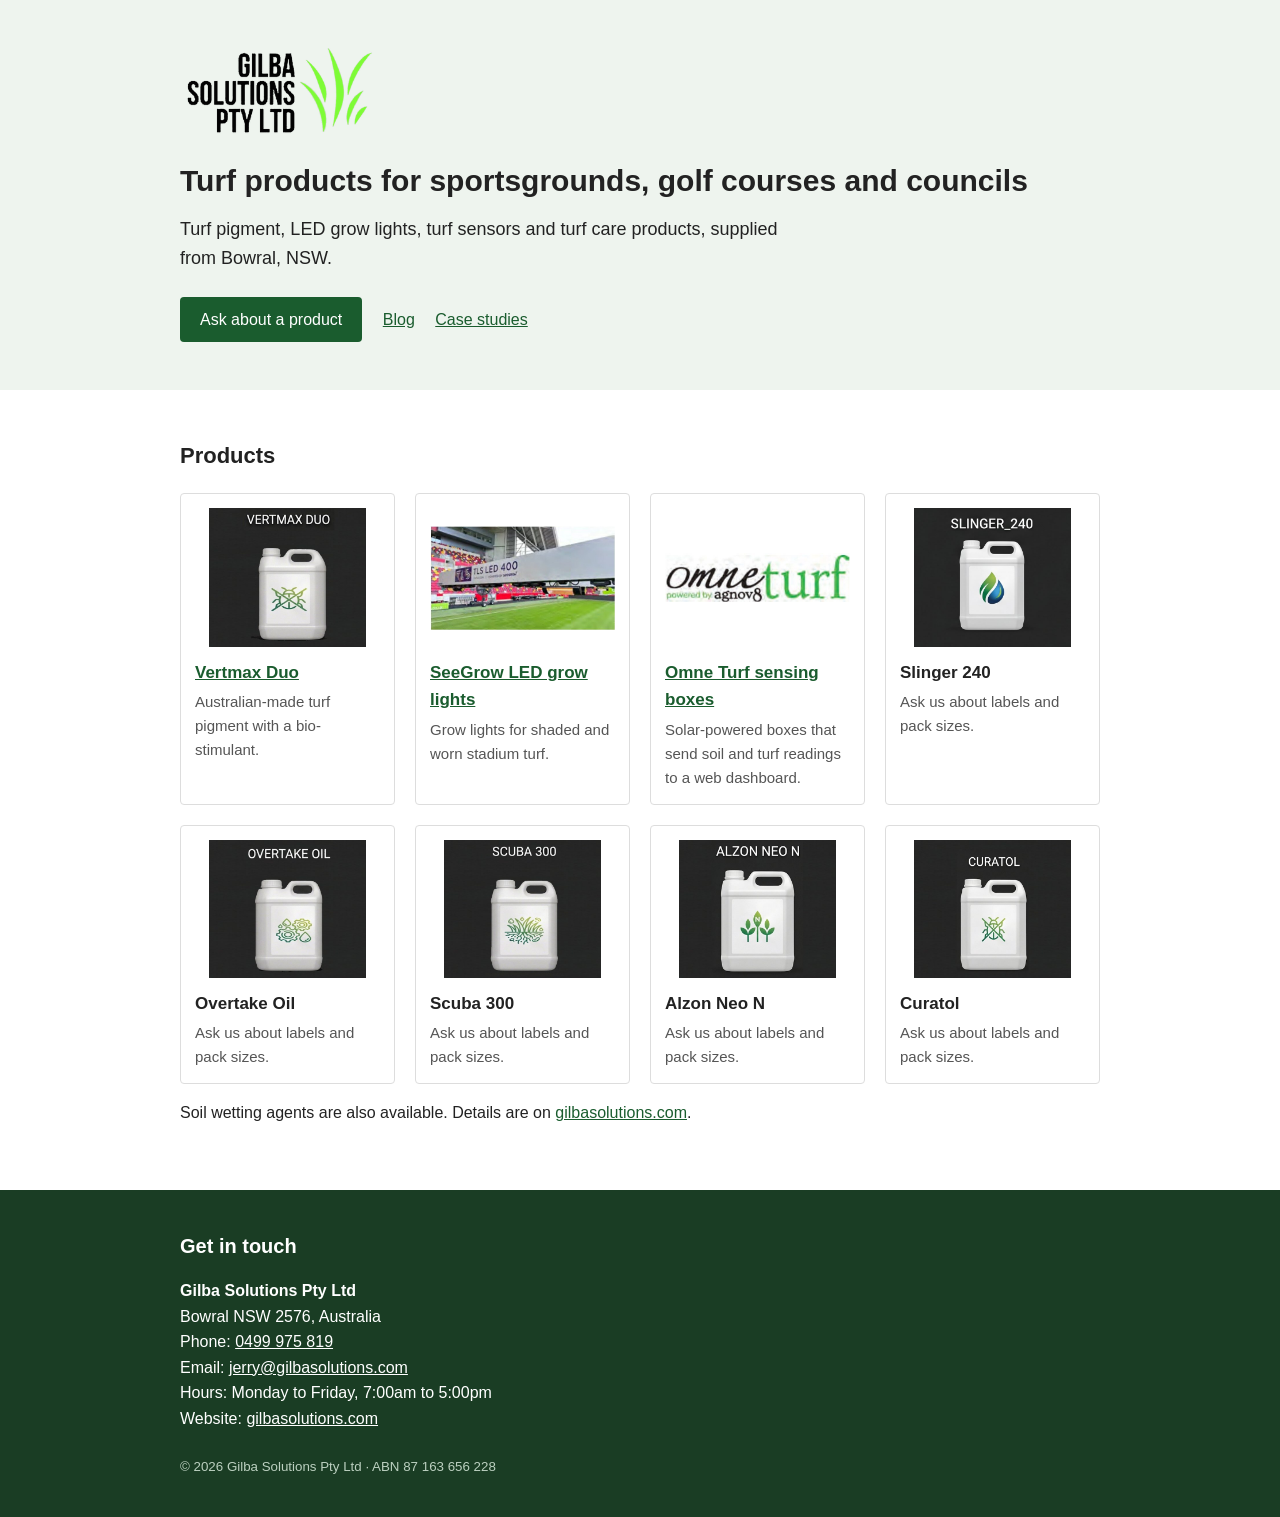
==== commit 95fd06d4: "feat: Add blog and case studies pages linking to gilbasolutions.com" ====
--- a/index.html
+++ b/index.html
@@ -14,6 +14,7 @@
   .hero img { display: block; margin-bottom: 20px; }
   .hero h1 { font-size: 30px; margin: 0 0 10px; }
   .hero p { font-size: 18px; max-width: 600px; margin: 0 0 24px; }
+  .more { margin-left: 16px; }
   .btn { display: inline-block; background: #1a5c2e; color: #fff; padding: 10px 20px; border-radius: 4px; text-decoration: none; }
   .products { padding: 48px 0; }
   .products h2 { font-size: 22px; margin: 0 0 20px; }
@@ -35,7 +36,7 @@
     <img src="img/gilba-solutions-logo.png" width="200" height="89" alt="Gilba Solutions Pty Ltd logo">
     <h1>Turf products for sportsgrounds, golf courses and councils</h1>
     <p>Turf pigment, LED grow lights, turf sensors and turf care products, supplied from Bowral, NSW.</p>
-    <a class="btn" href="#contact">Ask about a product</a>
+    <a class="btn" href="#contact">Ask about a product</a> <a class="more" href="blog.html">Blog</a> <a class="more" href="case-studies.html">Case studies</a>
   </div>
 </section>
 
